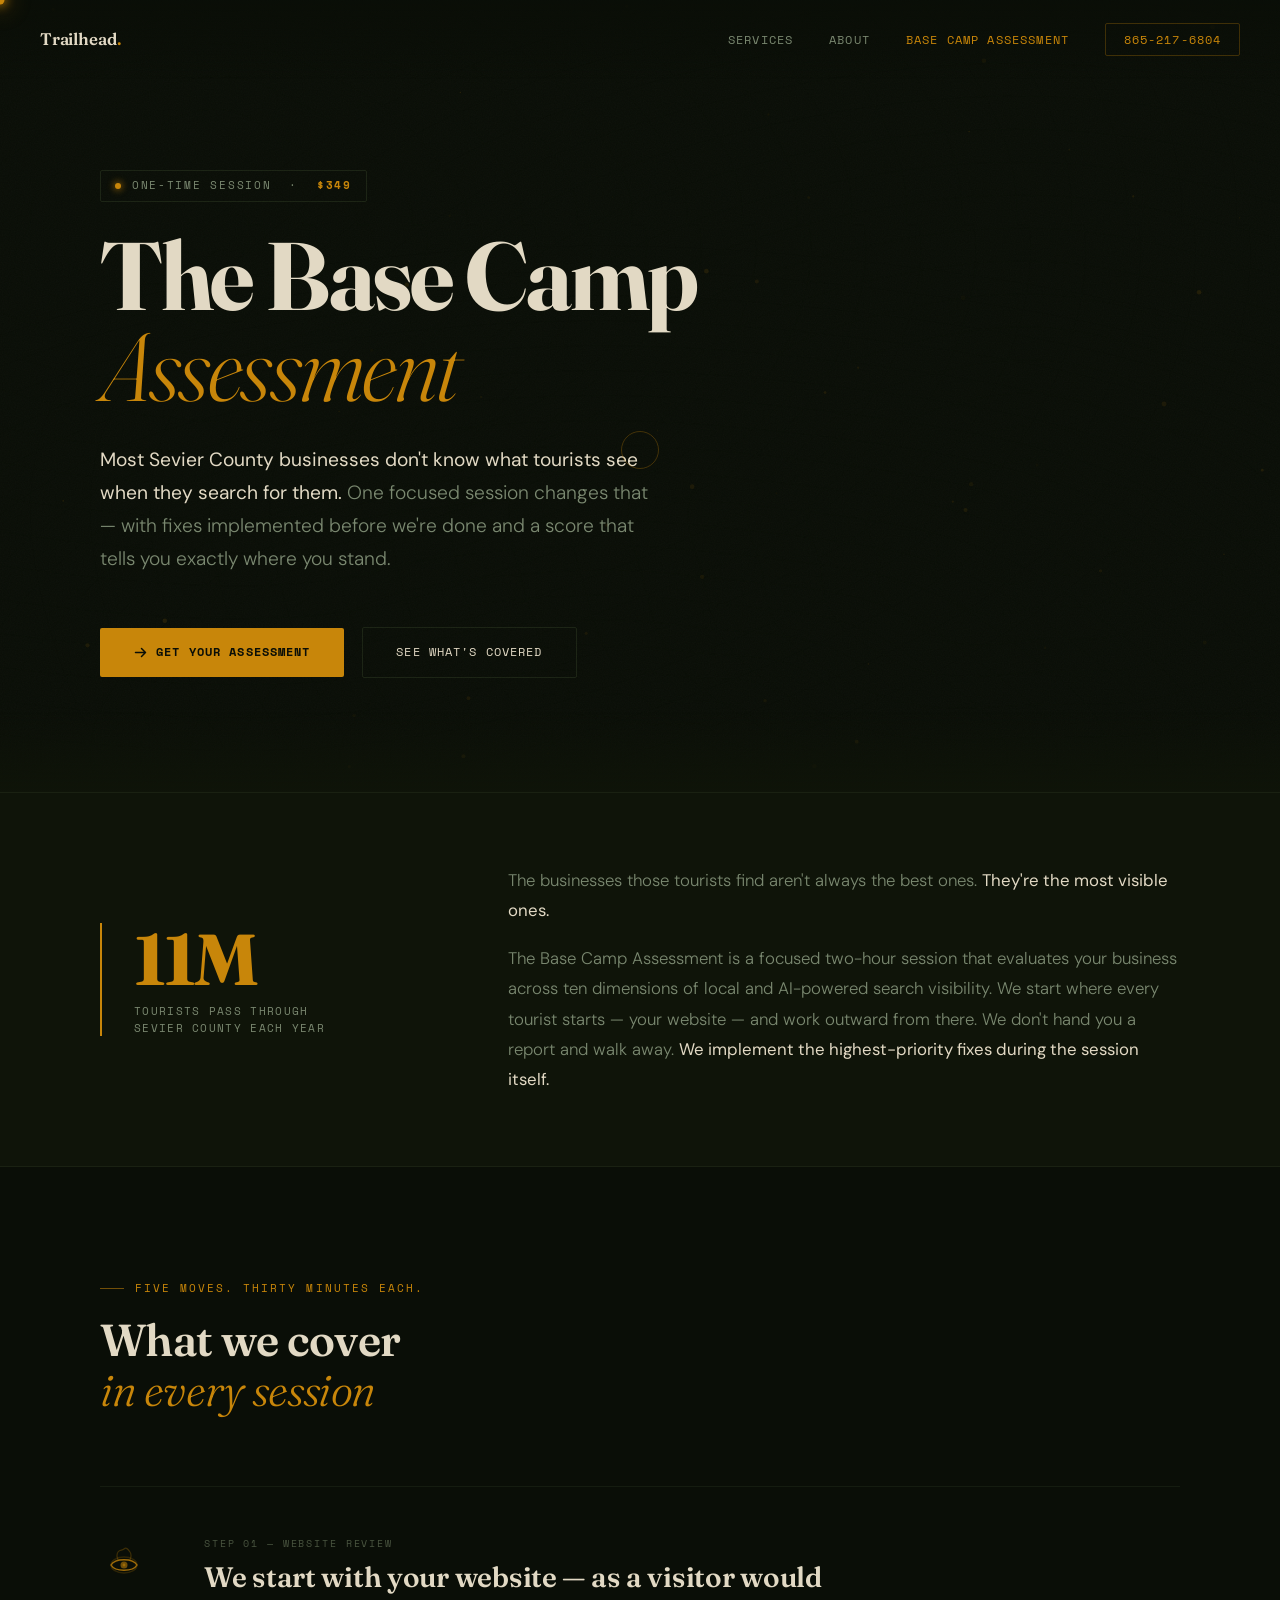
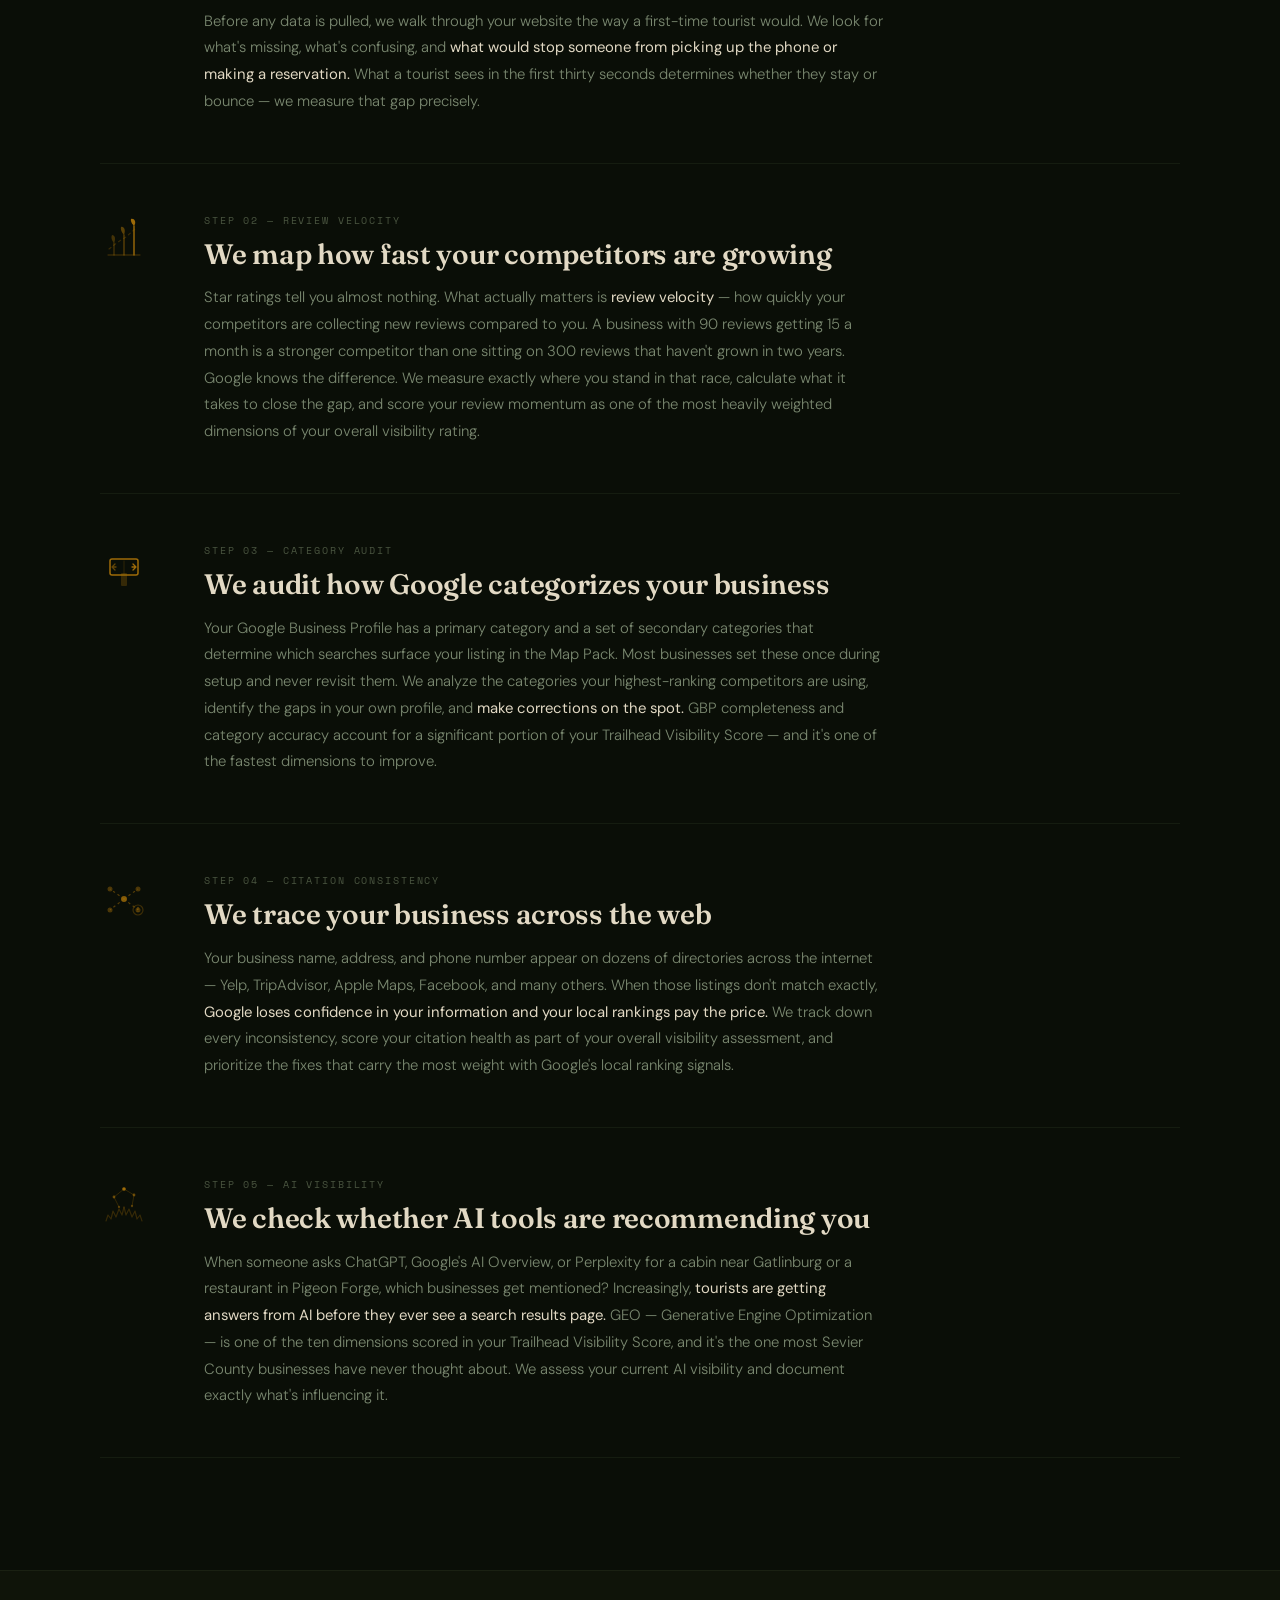
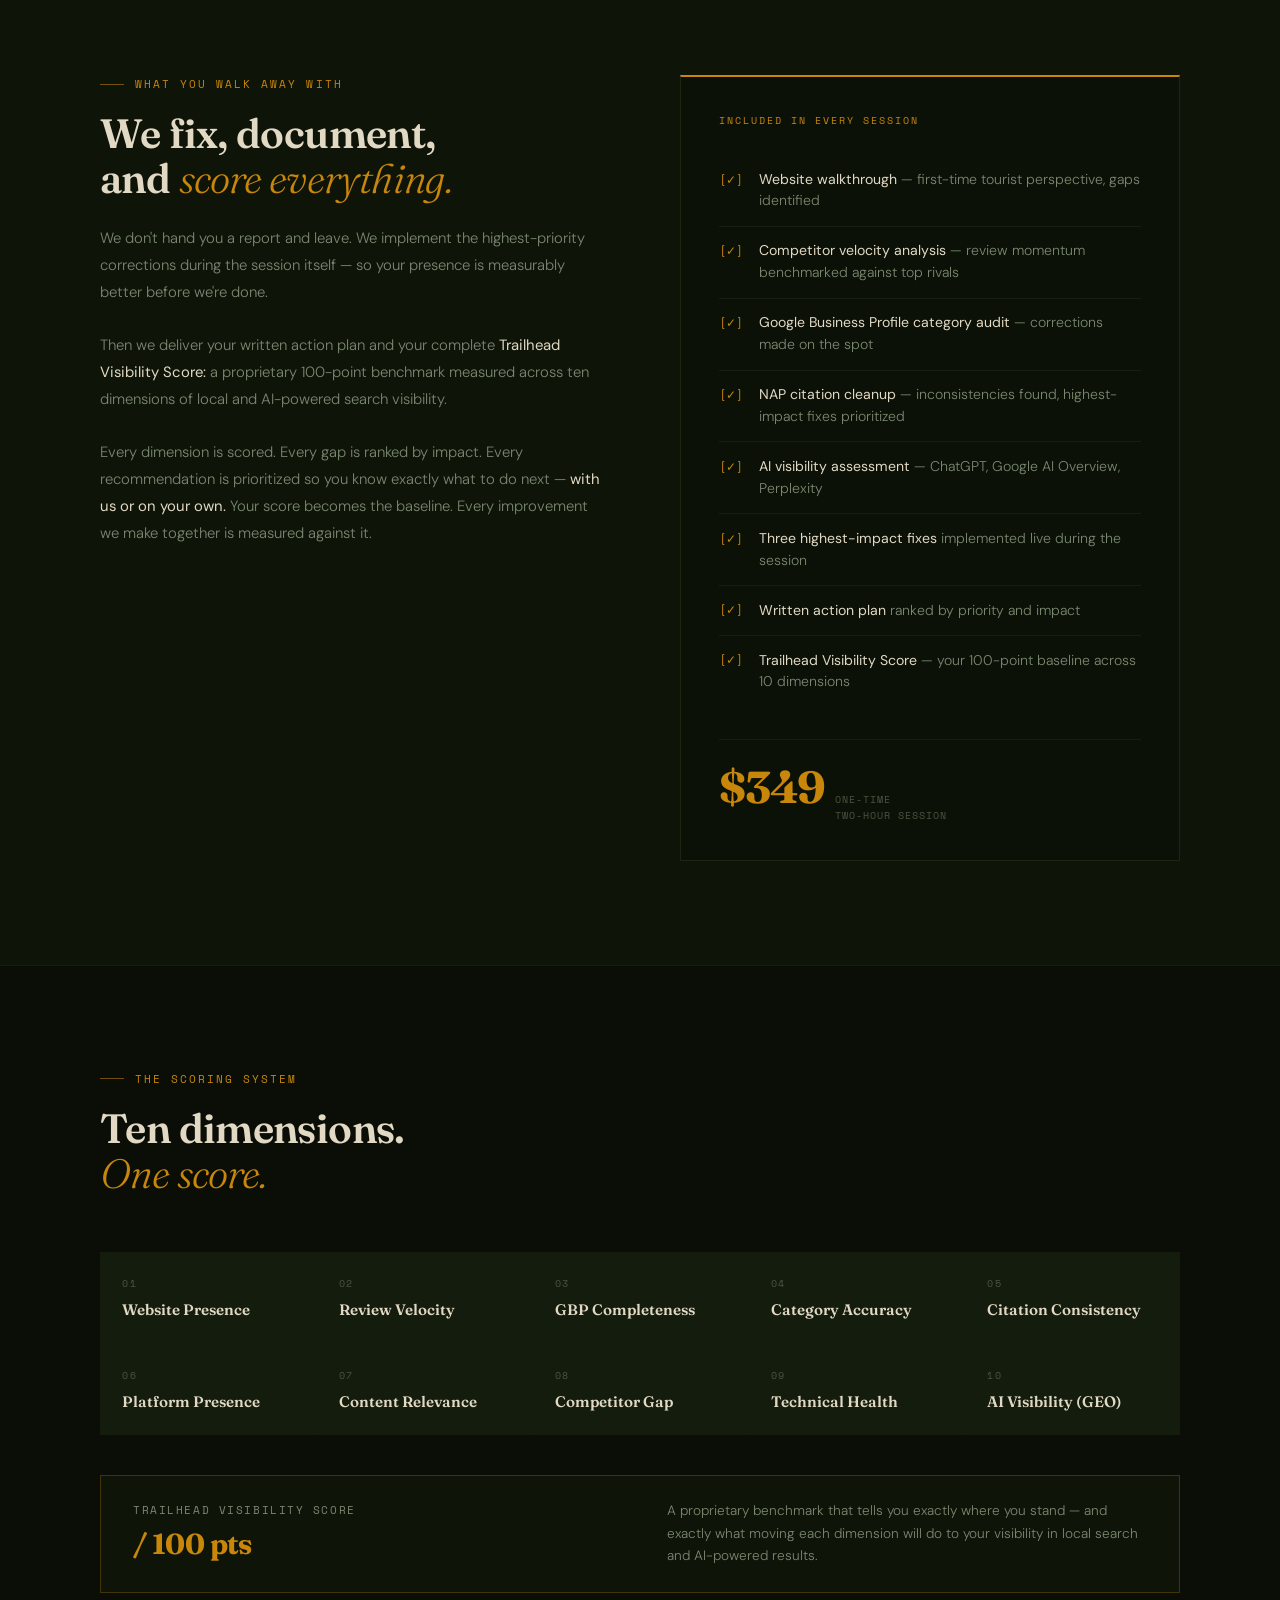
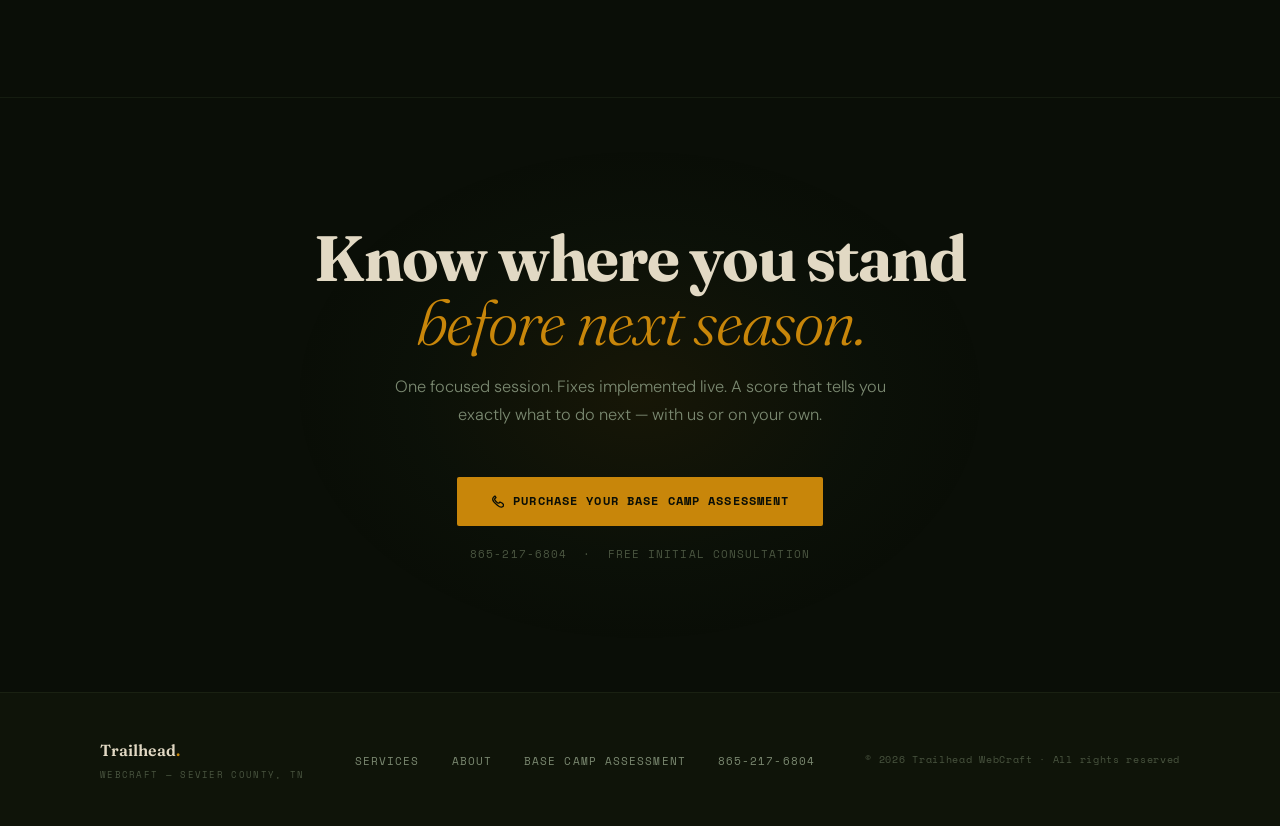
==== bca.html @ 207a5b0c "Create bca.html" ====
<!DOCTYPE html>
<html lang="en">
<head>
  <meta charset="UTF-8">
  <meta name="viewport" content="width=device-width, initial-scale=1.0">
  <title>Base Camp Assessment — Trailhead WebCraft</title>
  <meta name="description" content="A focused two-hour visibility audit for Sevier County tourism businesses. Walk away with your Trailhead Visibility Score, a ranked action plan, and fixes implemented on the spot.">
  <link rel="preconnect" href="https://fonts.googleapis.com">
  <link rel="preconnect" href="https://fonts.gstatic.com" crossorigin>
  <link href="https://fonts.googleapis.com/css2?family=Fraunces:ital,opsz,wght@0,9..144,300;0,9..144,400;0,9..144,600;0,9..144,700;1,9..144,300;1,9..144,400;1,9..144,600&family=Space+Mono:ital,wght@0,400;0,700;1,400&family=DM+Sans:ital,opsz,wght@0,9..40,300;0,9..40,400;0,9..40,500;1,9..40,300&display=swap" rel="stylesheet">
  <style>
    /* ─────────────────────────────────────────
       RESET & CUSTOM PROPERTIES
    ───────────────────────────────────────── */
    *, *::before, *::after {
      box-sizing: border-box;
      margin: 0;
      padding: 0;
    }

    :root {
      --bg:            #0a0e07;
      --bg-surface:    #0f1409;
      --bg-card:       #141c0d;
      --bg-card-hover: #1a2412;
      --text:          #e2d9c4;
      --text-muted:    #7a8870;
      --text-faint:    #4a5540;
      --accent:        #c8860a;
      --accent-light:  #e09c1a;
      --accent-glow:   rgba(200, 134, 10, 0.18);
      --moss:          #3a5830;
      --moss-light:    #527046;
      --border:        rgba(90, 115, 70, 0.14);
      --border-mid:    rgba(90, 115, 70, 0.22);
      --border-accent: rgba(200, 134, 10, 0.28);
    }

    html { scroll-behavior: smooth; font-size: 16px; }

    body {
      background-color: var(--bg);
      color: var(--text);
      font-family: 'DM Sans', sans-serif;
      font-weight: 300;
      line-height: 1.65;
      overflow-x: hidden;
      cursor: none;
      -webkit-font-smoothing: antialiased;
    }

    a { color: inherit; text-decoration: none; }

    /* ─────────────────────────────────────────
       CUSTOM CURSOR
    ───────────────────────────────────────── */
    .cursor-dot {
      position: fixed;
      width: 9px; height: 9px;
      border-radius: 50%;
      background: var(--accent);
      pointer-events: none;
      z-index: 9999;
      transform: translate(-50%, -50%);
      box-shadow:
        0 0 8px 3px rgba(200, 134, 10, 0.5),
        0 0 22px 8px rgba(200, 134, 10, 0.18);
      transition: width 0.15s ease, height 0.15s ease;
    }
    .cursor-ring {
      position: fixed;
      width: 38px; height: 38px;
      border-radius: 50%;
      border: 1px solid rgba(200, 134, 10, 0.3);
      pointer-events: none;
      z-index: 9998;
      transform: translate(-50%, -50%);
      transition: width 0.25s ease, height 0.25s ease, border-color 0.25s ease;
    }
    .cursor-dot.is-hovering  { width: 14px; height: 14px; }
    .cursor-ring.is-hovering { width: 52px; height: 52px; border-color: rgba(200,134,10,0.5); }

    /* ─────────────────────────────────────────
       ATMOSPHERIC BACKGROUND
    ───────────────────────────────────────── */
    #topo-canvas, #particle-canvas {
      position: fixed;
      inset: 0;
      pointer-events: none;
    }
    #topo-canvas     { z-index: 0; opacity: 0.055; }
    #particle-canvas { z-index: 0; opacity: 0.2;   }

    .grain-overlay {
      position: fixed; inset: 0; z-index: 1;
      pointer-events: none; opacity: 0.03;
      background-image: url("data:image/svg+xml,%3Csvg xmlns='http://www.w3.org/2000/svg' width='300' height='300'%3E%3Cfilter id='n'%3E%3CfeTurbulence type='fractalNoise' baseFrequency='0.85' numOctaves='4' stitchTiles='stitch'/%3E%3C/filter%3E%3Crect width='300' height='300' filter='url(%23n)' opacity='1'/%3E%3C/svg%3E");
      background-size: 300px 300px;
    }

    /* ─────────────────────────────────────────
       NAVIGATION
    ───────────────────────────────────────── */
    nav {
      position: fixed; top: 0; left: 0; right: 0; z-index: 100;
      padding: 1.6rem 2.5rem;
      display: flex; align-items: center; justify-content: space-between;
      background: linear-gradient(180deg, rgba(10,14,7,0.88) 0%, transparent 100%);
    }
    .nav-wordmark {
      font-family: 'Fraunces', serif;
      font-size: 1.05rem; font-weight: 600;
      letter-spacing: -0.01em; color: var(--text);
    }
    .nav-wordmark .dot { color: var(--accent); }
    .nav-links {
      display: flex; align-items: center; gap: 2.25rem; list-style: none;
    }
    .nav-links a {
      font-family: 'Space Mono', monospace;
      font-size: 0.72rem; letter-spacing: 0.1em; text-transform: uppercase;
      color: var(--text-muted); transition: color 0.2s ease;
    }
    .nav-links a:hover { color: var(--text); }
    .nav-active { color: var(--accent) !important; }
    .nav-cta-link {
      border: 1px solid var(--border-accent) !important;
      color: var(--accent) !important;
      padding: 0.45rem 1.1rem; border-radius: 2px;
      transition: background 0.2s ease !important;
    }
    .nav-cta-link:hover { background: var(--accent-glow) !important; }

    /* ─────────────────────────────────────────
       LAYOUT
    ───────────────────────────────────────── */
    .container {
      max-width: 1080px;
      margin: 0 auto;
      padding: 0 2.5rem;
    }
    section { position: relative; z-index: 2; }

    /* ─────────────────────────────────────────
       SCROLL REVEAL
    ───────────────────────────────────────── */
    .reveal {
      opacity: 0;
      transform: translateY(26px);
      transition:
        opacity 0.75s cubic-bezier(0.22, 1, 0.36, 1),
        transform 0.75s cubic-bezier(0.22, 1, 0.36, 1);
    }
    .reveal.visible { opacity: 1; transform: translateY(0); }
    .reveal.d1 { transition-delay: 0.08s; }
    .reveal.d2 { transition-delay: 0.16s; }
    .reveal.d3 { transition-delay: 0.24s; }

    /* ─────────────────────────────────────────
       SHARED COMPONENTS
    ───────────────────────────────────────── */
    .eyebrow {
      display: flex; align-items: center; gap: 0.7rem;
      font-family: 'Space Mono', monospace;
      font-size: 0.7rem; letter-spacing: 0.18em; text-transform: uppercase;
      color: var(--accent); margin-bottom: 1.1rem;
    }
    .eyebrow::before {
      content: ''; display: block;
      width: 24px; height: 1px;
      background: var(--accent); opacity: 0.55; flex-shrink: 0;
    }

    .btn {
      display: inline-flex; align-items: center; gap: 0.6rem;
      font-family: 'Space Mono', monospace;
      font-size: 0.78rem; letter-spacing: 0.09em; text-transform: uppercase;
      padding: 0.9rem 2.1rem; border-radius: 2px;
      border: none; cursor: none;
      transition: transform 0.2s ease, background 0.2s ease,
                  border-color 0.2s ease, color 0.2s ease;
    }
    .btn:hover { transform: translateY(-2px); }
    .btn-fill {
      background: var(--accent); color: #0a0e07; font-weight: 700;
    }
    .btn-fill:hover { background: var(--accent-light); }
    .btn-outline {
      background: transparent; color: var(--text);
      border: 1px solid var(--border-mid);
    }
    .btn-outline:hover { border-color: rgba(200,134,10,0.45); color: var(--accent); }

    /* ─────────────────────────────────────────
       ① HERO
    ───────────────────────────────────────── */
    #hero {
      min-height: 88vh;
      display: flex; flex-direction: column; justify-content: center;
      padding: 9rem 2.5rem 5.5rem;
      position: relative; overflow: hidden;
    }

    .hero-inner {
      max-width: 1080px; margin: 0 auto; width: 100%;
    }

    .hero-price-badge {
      display: inline-flex; align-items: center; gap: 0.65rem;
      font-family: 'Space Mono', monospace;
      font-size: 0.68rem; letter-spacing: 0.16em; text-transform: uppercase;
      color: var(--text-muted);
      border: 1px solid var(--border-mid);
      padding: 0.4rem 0.9rem; border-radius: 2px;
      margin-bottom: 1.75rem;
    }
    .hero-price-badge .badge-price {
      color: var(--accent); font-weight: 700;
    }
    .hero-price-badge::before {
      content: '';
      display: block; width: 6px; height: 6px;
      border-radius: 50%; background: var(--accent);
      box-shadow: 0 0 6px 2px rgba(200,134,10,0.45);
      flex-shrink: 0;
    }

    .hero-title {
      font-family: 'Fraunces', serif;
      font-size: clamp(3.4rem, 7.5vw, 7.5rem);
      font-weight: 700;
      letter-spacing: -0.025em; line-height: 0.95;
      margin-bottom: 0.1em;
    }
    .hero-title em {
      font-style: italic; color: var(--accent); font-weight: 300;
    }

    .hero-sub {
      font-size: clamp(1rem, 1.6vw, 1.2rem);
      font-weight: 300; color: var(--text-muted);
      max-width: 560px;
      margin: 1.9rem 0 3.25rem;
      line-height: 1.72;
    }
    .hero-sub strong { color: var(--text); font-weight: 400; }

    .hero-actions {
      display: flex; align-items: center; gap: 1.1rem; flex-wrap: wrap;
    }

    /* Terrain divider at bottom of hero */
    .terrain-divider {
      position: absolute;
      bottom: 0; left: 0; right: 0;
      height: 80px; z-index: 1; pointer-events: none;
      background: linear-gradient(to bottom, transparent, var(--bg-surface));
    }

    /* ─────────────────────────────────────────
       ② INTRO STRIP — "What most businesses don't know"
    ───────────────────────────────────────── */
    #intro {
      background: var(--bg-surface);
      border-top: 1px solid var(--border);
      border-bottom: 1px solid var(--border);
      padding: 4.5rem 2.5rem;
    }
    .intro-inner {
      max-width: 1080px; margin: 0 auto;
      display: grid; grid-template-columns: 1fr 2fr; gap: 4.5rem;
      align-items: center;
    }
    .intro-stat-block {
      border-left: 2px solid var(--accent);
      padding-left: 2rem;
    }
    .intro-stat-num {
      font-family: 'Fraunces', serif;
      font-size: 4.5rem; font-weight: 700;
      line-height: 1; color: var(--accent);
      letter-spacing: -0.03em;
    }
    .intro-stat-label {
      font-family: 'Space Mono', monospace;
      font-size: 0.68rem; letter-spacing: 0.12em; text-transform: uppercase;
      color: var(--text-muted); margin-top: 0.5rem; line-height: 1.55;
    }
    .intro-copy {
      font-size: 1.05rem; color: var(--text-muted);
      line-height: 1.8; font-weight: 300;
    }
    .intro-copy strong { color: var(--text); font-weight: 400; }
    .intro-copy p + p { margin-top: 1.1rem; }

    /* ─────────────────────────────────────────
       ③ ASSESSMENT STEPS
    ───────────────────────────────────────── */
    #steps {
      padding: 7rem 2.5rem;
    }
    .steps-header {
      max-width: 1080px; margin: 0 auto 4.5rem;
    }
    .steps-header h2 {
      font-family: 'Fraunces', serif;
      font-size: clamp(2rem, 3.5vw, 3rem);
      font-weight: 600; letter-spacing: -0.015em; line-height: 1.1;
    }
    .steps-header h2 em { font-style: italic; color: var(--accent); font-weight: 300; }

    /* Stacked step rows */
    .step-list {
      max-width: 1080px; margin: 0 auto;
      display: flex; flex-direction: column;
      border-top: 1px solid var(--border);
    }

    .step-row {
      display: grid;
      grid-template-columns: 64px 1fr;
      gap: 2.5rem;
      padding: 3rem 0;
      border-bottom: 1px solid var(--border);
      position: relative;
      transition: background 0.25s ease;
    }
    .step-row:hover { background: rgba(20, 28, 13, 0.6); }

    /* Amber accent line on hover */
    .step-row::before {
      content: '';
      position: absolute;
      left: 0; top: 0; bottom: 0;
      width: 2px;
      background: var(--accent);
      transform: scaleY(0);
      transform-origin: top;
      transition: transform 0.35s cubic-bezier(0.22, 1, 0.36, 1);
    }
    .step-row:hover::before { transform: scaleY(1); }

    .step-icon {
      width: 48px; height: 48px;
      color: var(--accent); opacity: 0.78;
      flex-shrink: 0; margin-top: 0.2rem;
    }

    .step-content { }

    .step-num {
      font-family: 'Space Mono', monospace;
      font-size: 0.65rem; letter-spacing: 0.18em; text-transform: uppercase;
      color: var(--text-faint); margin-bottom: 0.55rem;
    }

    .step-heading {
      font-family: 'Fraunces', serif;
      font-size: clamp(1.35rem, 2.2vw, 1.8rem);
      font-weight: 600; letter-spacing: -0.01em;
      margin-bottom: 0.9rem; line-height: 1.15;
    }

    .step-body {
      font-size: 0.93rem; color: var(--text-muted);
      line-height: 1.8; max-width: 680px;
    }
    .step-body strong { color: var(--text); font-weight: 400; }

    /* ─────────────────────────────────────────
       ④ DELIVERABLES — What you walk away with
    ───────────────────────────────────────── */
    #deliverables {
      padding: 6.5rem 2.5rem;
      background: var(--bg-surface);
      border-top: 1px solid var(--border);
    }

    .deliverables-inner {
      max-width: 1080px; margin: 0 auto;
      display: grid; grid-template-columns: 1fr 1fr; gap: 5rem; align-items: start;
    }

    .deliverables-heading {
      font-family: 'Fraunces', serif;
      font-size: clamp(2rem, 3.2vw, 2.8rem);
      font-weight: 600; letter-spacing: -0.015em; line-height: 1.1;
      margin-bottom: 1.5rem;
    }
    .deliverables-heading em { font-style: italic; color: var(--accent); font-weight: 300; }

    .deliverables-body {
      font-size: 0.93rem; color: var(--text-muted); line-height: 1.8;
    }
    .deliverables-body strong { color: var(--text); font-weight: 400; }

    /* Checklist card */
    .checklist-card {
      background: #0c1108;
      border: 1px solid var(--border-mid);
      border-top: 2px solid var(--accent);
      padding: 2.25rem 2.4rem;
    }

    .checklist-label {
      font-family: 'Space Mono', monospace;
      font-size: 0.62rem; letter-spacing: 0.2em; text-transform: uppercase;
      color: var(--accent); margin-bottom: 1.6rem;
    }

    .checklist-items {
      list-style: none;
      display: flex; flex-direction: column; gap: 0;
    }

    .checklist-item {
      display: flex; gap: 1rem; align-items: flex-start;
      padding: 0.85rem 0;
      border-bottom: 1px solid var(--border);
      font-size: 0.88rem;
    }
    .checklist-item:last-child { border-bottom: none; }

    .ci-check {
      font-family: 'Space Mono', monospace;
      font-size: 0.72rem; color: var(--accent);
      flex-shrink: 0; margin-top: 0.06rem;
    }

    .ci-text { color: var(--text-muted); line-height: 1.55; }
    .ci-text strong { color: var(--text); font-weight: 400; }

    .price-tag {
      margin-top: 2rem;
      padding-top: 1.6rem;
      border-top: 1px solid var(--border);
      display: flex; align-items: baseline; gap: 0.6rem;
    }
    .price-amount {
      font-family: 'Fraunces', serif;
      font-size: 2.8rem; font-weight: 700;
      color: var(--accent); letter-spacing: -0.03em; line-height: 1;
    }
    .price-meta {
      font-family: 'Space Mono', monospace;
      font-size: 0.65rem; letter-spacing: 0.1em; text-transform: uppercase;
      color: var(--text-faint); line-height: 1.5;
    }

    /* ─────────────────────────────────────────
       ⑤ TVS SCORE EXPLAINER
    ───────────────────────────────────────── */
    #tvs {
      padding: 6.5rem 2.5rem;
      border-top: 1px solid var(--border);
    }

    .tvs-inner {
      max-width: 1080px; margin: 0 auto;
    }

    .tvs-grid {
      display: grid;
      grid-template-columns: repeat(5, 1fr);
      gap: 1px;
      background: var(--border);
      margin-top: 3.5rem;
    }

    .tvs-dim {
      background: var(--bg-card);
      padding: 1.5rem 1.4rem;
      transition: background 0.2s ease;
      position: relative;
      overflow: hidden;
    }
    .tvs-dim::after {
      content: '';
      position: absolute; bottom: 0; left: 0; right: 0; height: 2px;
      background: var(--accent);
      transform: scaleX(0); transform-origin: left;
      transition: transform 0.35s ease;
    }
    .tvs-dim:hover { background: var(--bg-card-hover); }
    .tvs-dim:hover::after { transform: scaleX(1); }

    .tvs-num {
      font-family: 'Space Mono', monospace;
      font-size: 0.62rem; letter-spacing: 0.14em;
      color: var(--text-faint); margin-bottom: 0.5rem;
    }
    .tvs-name {
      font-family: 'Fraunces', serif;
      font-size: 0.95rem; font-weight: 600;
      line-height: 1.25; color: var(--text);
    }

    .tvs-total {
      margin-top: 2.5rem;
      padding: 1.5rem 2rem;
      background: var(--bg-surface);
      border: 1px solid var(--border-accent);
      display: flex; align-items: center; justify-content: space-between;
      flex-wrap: wrap; gap: 1rem;
    }
    .tvs-total-label {
      font-family: 'Space Mono', monospace;
      font-size: 0.7rem; letter-spacing: 0.14em; text-transform: uppercase;
      color: var(--text-muted);
    }
    .tvs-total-score {
      font-family: 'Fraunces', serif;
      font-size: 1.8rem; font-weight: 700;
      color: var(--accent); letter-spacing: -0.02em;
    }
    .tvs-total-desc {
      font-size: 0.85rem; color: var(--text-muted); max-width: 480px;
    }

    /* ─────────────────────────────────────────
       ⑥ CTA BAND
    ───────────────────────────────────────── */
    #cta {
      padding: 8rem 2.5rem;
      text-align: center;
      border-top: 1px solid var(--border);
      position: relative; overflow: hidden;
    }
    #cta::before {
      content: '';
      position: absolute; top: 50%; left: 50%;
      transform: translate(-50%, -50%);
      width: 700px; height: 500px;
      background: radial-gradient(ellipse at center,
        rgba(200, 134, 10, 0.07) 0%, rgba(58, 88, 48, 0.04) 45%, transparent 70%);
      pointer-events: none;
    }
    .cta-content { position: relative; z-index: 1; }

    .cta-headline {
      font-family: 'Fraunces', serif;
      font-size: clamp(2.2rem, 5vw, 4.5rem);
      font-weight: 700; letter-spacing: -0.02em; line-height: 1.0;
      margin-bottom: 1.2rem;
    }
    .cta-headline em { font-style: italic; color: var(--accent); font-weight: 300; }

    .cta-sub {
      font-size: 1.02rem; color: var(--text-muted);
      max-width: 500px; margin: 0 auto 3rem; line-height: 1.72;
    }

    /* ─────────────────────────────────────────
       ⑦ FOOTER
    ───────────────────────────────────────── */
    footer {
      padding: 2.75rem 2.5rem;
      background: var(--bg-surface);
      border-top: 1px solid var(--border);
      position: relative; z-index: 2;
    }
    .footer-row {
      max-width: 1080px; margin: 0 auto;
      display: flex; align-items: center; justify-content: space-between;
      flex-wrap: wrap; gap: 1.5rem;
    }
    .footer-brand {
      font-family: 'Fraunces', serif;
      font-size: 1rem; font-weight: 600; color: var(--text);
    }
    .footer-brand .dot { color: var(--accent); }
    .footer-brand small {
      display: block;
      font-family: 'Space Mono', monospace;
      font-size: 0.58rem; letter-spacing: 0.14em; text-transform: uppercase;
      color: var(--text-faint); margin-top: 0.2rem; font-weight: 400;
    }
    .footer-nav {
      display: flex; gap: 2rem; list-style: none;
    }
    .footer-nav a {
      font-family: 'Space Mono', monospace;
      font-size: 0.68rem; letter-spacing: 0.1em; text-transform: uppercase;
      color: var(--text-muted); transition: color 0.2s ease;
    }
    .footer-nav a:hover { color: var(--accent); }
    .footer-copy {
      font-family: 'Space Mono', monospace;
      font-size: 0.62rem; letter-spacing: 0.07em; color: var(--text-faint);
    }

    /* ─────────────────────────────────────────
       RESPONSIVE
    ───────────────────────────────────────── */
    @media (max-width: 900px) {
      .intro-inner { grid-template-columns: 1fr; gap: 2.5rem; }
      .deliverables-inner { grid-template-columns: 1fr; gap: 3rem; }
      .tvs-grid { grid-template-columns: repeat(2, 1fr); }
    }

    @media (max-width: 680px) {
      nav { padding: 1.25rem 1.5rem; }
      .nav-links { display: none; }
      #hero { padding: 7.5rem 1.5rem 5rem; }
      .hero-title { font-size: clamp(3rem, 13vw, 5rem); }
      #intro, #steps, #deliverables, #tvs, #cta { padding-left: 1.5rem; padding-right: 1.5rem; }
      .step-row { grid-template-columns: 40px 1fr; gap: 1.5rem; }
      .tvs-grid { grid-template-columns: 1fr 1fr; }
      footer { padding: 2.25rem 1.5rem; }
      .footer-row { flex-direction: column; align-items: flex-start; }
      .footer-nav { flex-wrap: wrap; gap: 1.25rem; }
    }

    @media (pointer: coarse) {
      .cursor-dot, .cursor-ring { display: none; }
      body { cursor: auto; }
    }
  </style>
</head>
<body>

  <!-- ── Custom Cursor ── -->
  <div class="cursor-dot"  id="cursorDot"></div>
  <div class="cursor-ring" id="cursorRing"></div>

  <!-- ── Atmospheric Background ── -->
  <canvas id="topo-canvas"     aria-hidden="true"></canvas>
  <canvas id="particle-canvas" aria-hidden="true"></canvas>
  <div class="grain-overlay"   aria-hidden="true"></div>

  <!-- ─────────────────────────────────────────
       NAVIGATION
  ───────────────────────────────────────── -->
  <nav aria-label="Main navigation">
    <a href="index.html" class="nav-wordmark">Trailhead<span class="dot">.</span></a>
    <ul class="nav-links" role="list">
      <li><a href="index.html#services">Services</a></li>
      <li><a href="index.html#about">About</a></li>
      <li><a href="#cta" class="nav-active">Base Camp Assessment</a></li>
      <li><a href="tel:8652176804" class="nav-cta-link">865-217-6804</a></li>
    </ul>
  </nav>

  <!-- ─────────────────────────────────────────
       ① HERO
  ───────────────────────────────────────── -->
  <section id="hero" aria-label="Hero">
    <div class="hero-inner">
      <div class="hero-price-badge reveal">
        One-time session &nbsp;·&nbsp; <span class="badge-price">$349</span>
      </div>
      <h1 class="hero-title reveal d1">
        The Base Camp<br><em>Assessment</em>
      </h1>
      <p class="hero-sub reveal d2">
        <strong>Most Sevier County businesses don't know what tourists see when they search for them.</strong>
        One focused session changes that — with fixes implemented before we're done and a score
        that tells you exactly where you stand.
      </p>
      <div class="hero-actions reveal d3">
        <a href="#cta" class="btn btn-fill">
          <svg width="13" height="13" viewBox="0 0 13 13" fill="none" aria-hidden="true">
            <path d="M1.5 6.5h10M7.5 2.5l4 4-4 4" stroke="currentColor" stroke-width="1.5"
              stroke-linecap="round" stroke-linejoin="round"/>
          </svg>
          Get Your Assessment
        </a>
        <a href="#steps" class="btn btn-outline">See What's Covered</a>
      </div>
    </div>
    <div class="terrain-divider" aria-hidden="true"></div>
  </section>

  <!-- ─────────────────────────────────────────
       ② INTRO STRIP
  ───────────────────────────────────────── -->
  <section id="intro">
    <div class="intro-inner">
      <div class="intro-stat-block reveal">
        <div class="intro-stat-num">11M</div>
        <div class="intro-stat-label">Tourists pass through<br>Sevier County each year</div>
      </div>
      <div class="intro-copy reveal d1">
        <p>
          The businesses those tourists find aren't always the best ones.
          <strong>They're the most visible ones.</strong>
        </p>
        <p>
          The Base Camp Assessment is a focused two-hour session that evaluates your
          business across ten dimensions of local and AI-powered search visibility.
          We start where every tourist starts — your website — and work outward from there.
          We don't hand you a report and walk away.
          <strong>We implement the highest-priority fixes during the session itself.</strong>
        </p>
      </div>
    </div>
  </section>

  <!-- ─────────────────────────────────────────
       ③ ASSESSMENT STEPS
  ───────────────────────────────────────── -->
  <section id="steps">
    <div class="steps-header reveal">
      <p class="eyebrow">Five moves. Thirty minutes each.</p>
      <h2>What we cover<br><em>in every session</em></h2>
    </div>

    <div class="step-list">

      <!-- Step 1: Website walkthrough -->
      <div class="step-row reveal">
        <svg class="step-icon" viewBox="0 0 48 48" fill="none"
             xmlns="http://www.w3.org/2000/svg" aria-hidden="true">
          <!-- Eye through canopy -->
          <ellipse cx="24" cy="27" rx="13" ry="8" stroke="currentColor"
                   stroke-width="1.5" opacity="0.25"/>
          <path d="M11 27 C15 20, 33 20, 37 27 C33 34, 15 34, 11 27Z"
                stroke="currentColor" stroke-width="1.5" fill="none"/>
          <circle cx="24" cy="27" r="3.5" fill="currentColor" opacity="0.7"/>
          <circle cx="24" cy="27" r="1.4" fill="currentColor"/>
          <!-- tree top hints -->
          <path d="M18 22 C18 22 16 17 18 14 C20 11 22 13 24 11 C26 9 28 11 30 14 C32 17 30 22 30 22"
                stroke="currentColor" stroke-width="1.2" opacity="0.35"
                stroke-linecap="round" fill="none"/>
        </svg>
        <div class="step-content">
          <p class="step-num">Step 01 — Website Review</p>
          <h3 class="step-heading">We start with your website — as a visitor would</h3>
          <p class="step-body">
            Before any data is pulled, we walk through your website the way a first-time tourist would.
            We look for what's missing, what's confusing, and <strong>what would stop someone from
            picking up the phone or making a reservation.</strong> What a tourist sees in the first
            thirty seconds determines whether they stay or bounce — we measure that gap precisely.
          </p>
        </div>
      </div>

      <!-- Step 2: Review velocity -->
      <div class="step-row reveal">
        <svg class="step-icon" viewBox="0 0 48 48" fill="none"
             xmlns="http://www.w3.org/2000/svg" aria-hidden="true">
          <!-- Growing plant / upward trend -->
          <line x1="8" y1="40" x2="40" y2="40" stroke="currentColor"
                stroke-width="1.3" stroke-linecap="round" opacity="0.3"/>
          <!-- stems -->
          <line x1="14" y1="40" x2="14" y2="28" stroke="currentColor"
                stroke-width="1.4" stroke-linecap="round" opacity="0.4"/>
          <line x1="24" y1="40" x2="24" y2="20" stroke="currentColor"
                stroke-width="1.4" stroke-linecap="round" opacity="0.55"/>
          <line x1="34" y1="40" x2="34" y2="11" stroke="currentColor"
                stroke-width="1.4" stroke-linecap="round"/>
          <!-- leaf buds -->
          <path d="M14 28 C14 28 10 24 12 20 C15 20 16 24 14 28Z"
                fill="currentColor" opacity="0.4"/>
          <path d="M24 20 C24 20 20 16 21 12 C24 11 26 15 24 20Z"
                fill="currentColor" opacity="0.55"/>
          <path d="M34 11 C34 11 30 7 31 4 C34 3 37 7 34 11Z"
                fill="currentColor"/>
          <!-- trend arrow -->
          <path d="M9 34 L18 27 L26 22 L36 13" stroke="currentColor"
                stroke-width="1.2" stroke-dasharray="2.5 3.5" opacity="0.3"
                stroke-linecap="round"/>
        </svg>
        <div class="step-content">
          <p class="step-num">Step 02 — Review Velocity</p>
          <h3 class="step-heading">We map how fast your competitors are growing</h3>
          <p class="step-body">
            Star ratings tell you almost nothing. What actually matters is <strong>review velocity</strong>
            — how quickly your competitors are collecting new reviews compared to you. A business
            with 90 reviews getting 15 a month is a stronger competitor than one sitting on 300 reviews
            that haven't grown in two years. Google knows the difference. We measure exactly where you
            stand in that race, calculate what it takes to close the gap, and score your review
            momentum as one of the most heavily weighted dimensions of your overall visibility rating.
          </p>
        </div>
      </div>

      <!-- Step 3: GBP category audit -->
      <div class="step-row reveal">
        <svg class="step-icon" viewBox="0 0 48 48" fill="none"
             xmlns="http://www.w3.org/2000/svg" aria-hidden="true">
          <!-- Trail sign / category marker -->
          <rect x="21" y="28" width="6" height="13" rx="1"
                fill="currentColor" opacity="0.3"/>
          <rect x="10" y="14" width="28" height="16" rx="2"
                stroke="currentColor" stroke-width="1.5" fill="none"/>
          <!-- arrow left on sign -->
          <path d="M16 22 L12 22 M12 22 L15 19 M12 22 L15 25"
                stroke="currentColor" stroke-width="1.3" stroke-linecap="round"
                stroke-linejoin="round" opacity="0.6"/>
          <!-- arrow right on sign -->
          <path d="M32 22 L36 22 M36 22 L33 19 M36 22 L33 25"
                stroke="currentColor" stroke-width="1.3" stroke-linecap="round"
                stroke-linejoin="round"/>
          <!-- divider on sign -->
          <line x1="24" y1="15.5" x2="24" y2="29" stroke="currentColor"
                stroke-width="1" opacity="0.25"/>
        </svg>
        <div class="step-content">
          <p class="step-num">Step 03 — Category Audit</p>
          <h3 class="step-heading">We audit how Google categorizes your business</h3>
          <p class="step-body">
            Your Google Business Profile has a primary category and a set of secondary categories
            that determine which searches surface your listing in the Map Pack. Most businesses set
            these once during setup and never revisit them. We analyze the categories your
            highest-ranking competitors are using, identify the gaps in your own profile, and
            <strong>make corrections on the spot.</strong> GBP completeness and category accuracy
            account for a significant portion of your Trailhead Visibility Score — and it's one of
            the fastest dimensions to improve.
          </p>
        </div>
      </div>

      <!-- Step 4: Citation audit -->
      <div class="step-row reveal">
        <svg class="step-icon" viewBox="0 0 48 48" fill="none"
             xmlns="http://www.w3.org/2000/svg" aria-hidden="true">
          <!-- Trail network / connected nodes -->
          <circle cx="24" cy="24" r="3" fill="currentColor" opacity="0.8"/>
          <circle cx="10" cy="14" r="2.5" fill="currentColor" opacity="0.45"/>
          <circle cx="38" cy="14" r="2.5" fill="currentColor" opacity="0.45"/>
          <circle cx="10" cy="35" r="2.5" fill="currentColor" opacity="0.45"/>
          <circle cx="38" cy="35" r="2.5" fill="currentColor" opacity="0.45"/>
          <!-- connecting trails -->
          <line x1="24" y1="24" x2="10" y2="14" stroke="currentColor"
                stroke-width="1.2" stroke-dasharray="2.5 3" opacity="0.5"/>
          <line x1="24" y1="24" x2="38" y2="14" stroke="currentColor"
                stroke-width="1.2" stroke-dasharray="2.5 3" opacity="0.5"/>
          <line x1="24" y1="24" x2="10" y2="35" stroke="currentColor"
                stroke-width="1.2" stroke-dasharray="2.5 3" opacity="0.5"/>
          <line x1="24" y1="24" x2="38" y2="35" stroke="currentColor"
                stroke-width="1.2" stroke-dasharray="2.5 3" opacity="0.5"/>
          <!-- warning on one node -->
          <circle cx="38" cy="35" r="5" stroke="currentColor"
                  stroke-width="1.2" fill="none" opacity="0.35"/>
          <line x1="38" y1="32.5" x2="38" y2="34.5"
                stroke="currentColor" stroke-width="1.3" stroke-linecap="round" opacity="0.5"/>
          <circle cx="38" cy="36.5" r="0.6" fill="currentColor" opacity="0.5"/>
        </svg>
        <div class="step-content">
          <p class="step-num">Step 04 — Citation Consistency</p>
          <h3 class="step-heading">We trace your business across the web</h3>
          <p class="step-body">
            Your business name, address, and phone number appear on dozens of directories across
            the internet — Yelp, TripAdvisor, Apple Maps, Facebook, and many others. When those
            listings don't match exactly, <strong>Google loses confidence in your information and
            your local rankings pay the price.</strong> We track down every inconsistency, score
            your citation health as part of your overall visibility assessment, and prioritize the
            fixes that carry the most weight with Google's local ranking signals.
          </p>
        </div>
      </div>

      <!-- Step 5: AI visibility -->
      <div class="step-row reveal">
        <svg class="step-icon" viewBox="0 0 48 48" fill="none"
             xmlns="http://www.w3.org/2000/svg" aria-hidden="true">
          <!-- Constellation through forest canopy -->
          <circle cx="24" cy="10" r="1.8" fill="currentColor"/>
          <circle cx="14" cy="18" r="1.4" fill="currentColor" opacity="0.65"/>
          <circle cx="34" cy="16" r="1.4" fill="currentColor" opacity="0.65"/>
          <circle cx="19" cy="28" r="1.2" fill="currentColor" opacity="0.5"/>
          <circle cx="32" cy="27" r="1.2" fill="currentColor" opacity="0.5"/>
          <line x1="24" y1="10" x2="14" y2="18" stroke="currentColor"
                stroke-width="0.8" opacity="0.35"/>
          <line x1="24" y1="10" x2="34" y2="16" stroke="currentColor"
                stroke-width="0.8" opacity="0.35"/>
          <line x1="14" y1="18" x2="19" y2="28" stroke="currentColor"
                stroke-width="0.8" opacity="0.35"/>
          <line x1="34" y1="16" x2="32" y2="27" stroke="currentColor"
                stroke-width="0.8" opacity="0.35"/>
          <!-- tree silhouettes below -->
          <path d="M6 42 L8 36 L11 40 L13 32 L16 38 L19 30 L22 36 L24 28"
                stroke="currentColor" stroke-width="1.2" stroke-linecap="round"
                stroke-linejoin="round" opacity="0.3" fill="none"/>
          <path d="M42 42 L40 36 L37 40 L35 32 L32 38 L29 30 L26 36 L24 28"
                stroke="currentColor" stroke-width="1.2" stroke-linecap="round"
                stroke-linejoin="round" opacity="0.3" fill="none"/>
        </svg>
        <div class="step-content">
          <p class="step-num">Step 05 — AI Visibility</p>
          <h3 class="step-heading">We check whether AI tools are recommending you</h3>
          <p class="step-body">
            When someone asks ChatGPT, Google's AI Overview, or Perplexity for a cabin near Gatlinburg
            or a restaurant in Pigeon Forge, which businesses get mentioned? Increasingly,
            <strong>tourists are getting answers from AI before they ever see a search results page.</strong>
            GEO — Generative Engine Optimization — is one of the ten dimensions scored in your
            Trailhead Visibility Score, and it's the one most Sevier County businesses have never
            thought about. We assess your current AI visibility and document exactly what's
            influencing it.
          </p>
        </div>
      </div>

    </div>
  </section>

  <!-- ─────────────────────────────────────────
       ④ DELIVERABLES
  ───────────────────────────────────────── -->
  <section id="deliverables">
    <div class="deliverables-inner">

      <!-- Left: narrative -->
      <div>
        <p class="eyebrow reveal">What you walk away with</p>
        <h2 class="deliverables-heading reveal d1">
          We fix, document,<br>and <em>score everything.</em>
        </h2>
        <p class="deliverables-body reveal d2">
          We don't hand you a report and leave. We implement the highest-priority corrections
          during the session itself — so your presence is measurably better before we're done.
          <br><br>
          Then we deliver your written action plan and your complete
          <strong>Trailhead Visibility Score:</strong> a proprietary 100-point benchmark measured
          across ten dimensions of local and AI-powered search visibility.
          <br><br>
          Every dimension is scored. Every gap is ranked by impact. Every recommendation is
          prioritized so you know exactly what to do next — <strong>with us or on your own.</strong>
          Your score becomes the baseline. Every improvement we make together is measured against it.
        </p>
      </div>

      <!-- Right: checklist card -->
      <div class="reveal d2">
        <div class="checklist-card">
          <p class="checklist-label">Included in every session</p>
          <ul class="checklist-items">
            <li class="checklist-item">
              <span class="ci-check">[✓]</span>
              <span class="ci-text"><strong>Website walkthrough</strong> — first-time tourist perspective, gaps identified</span>
            </li>
            <li class="checklist-item">
              <span class="ci-check">[✓]</span>
              <span class="ci-text"><strong>Competitor velocity analysis</strong> — review momentum benchmarked against top rivals</span>
            </li>
            <li class="checklist-item">
              <span class="ci-check">[✓]</span>
              <span class="ci-text"><strong>Google Business Profile category audit</strong> — corrections made on the spot</span>
            </li>
            <li class="checklist-item">
              <span class="ci-check">[✓]</span>
              <span class="ci-text"><strong>NAP citation cleanup</strong> — inconsistencies found, highest-impact fixes prioritized</span>
            </li>
            <li class="checklist-item">
              <span class="ci-check">[✓]</span>
              <span class="ci-text"><strong>AI visibility assessment</strong> — ChatGPT, Google AI Overview, Perplexity</span>
            </li>
            <li class="checklist-item">
              <span class="ci-check">[✓]</span>
              <span class="ci-text"><strong>Three highest-impact fixes</strong> implemented live during the session</span>
            </li>
            <li class="checklist-item">
              <span class="ci-check">[✓]</span>
              <span class="ci-text"><strong>Written action plan</strong> ranked by priority and impact</span>
            </li>
            <li class="checklist-item">
              <span class="ci-check">[✓]</span>
              <span class="ci-text"><strong>Trailhead Visibility Score</strong> — your 100-point baseline across 10 dimensions</span>
            </li>
          </ul>
          <div class="price-tag">
            <span class="price-amount">$349</span>
            <span class="price-meta">One-time<br>Two-hour session</span>
          </div>
        </div>
      </div>

    </div>
  </section>

  <!-- ─────────────────────────────────────────
       ⑤ TVS DIMENSIONS
  ───────────────────────────────────────── -->
  <section id="tvs">
    <div class="tvs-inner">
      <div class="reveal">
        <p class="eyebrow">The scoring system</p>
        <h2 style="font-family:'Fraunces',serif;font-size:clamp(2rem,3.2vw,2.8rem);font-weight:600;letter-spacing:-0.015em;line-height:1.1;">
          Ten dimensions.<br><span style="font-style:italic;color:var(--accent);font-weight:300;">One score.</span>
        </h2>
      </div>

      <div class="tvs-grid reveal d1">
        <div class="tvs-dim"><p class="tvs-num">01</p><p class="tvs-name">Website Presence</p></div>
        <div class="tvs-dim"><p class="tvs-num">02</p><p class="tvs-name">Review Velocity</p></div>
        <div class="tvs-dim"><p class="tvs-num">03</p><p class="tvs-name">GBP Completeness</p></div>
        <div class="tvs-dim"><p class="tvs-num">04</p><p class="tvs-name">Category Accuracy</p></div>
        <div class="tvs-dim"><p class="tvs-num">05</p><p class="tvs-name">Citation Consistency</p></div>
        <div class="tvs-dim"><p class="tvs-num">06</p><p class="tvs-name">Platform Presence</p></div>
        <div class="tvs-dim"><p class="tvs-num">07</p><p class="tvs-name">Content Relevance</p></div>
        <div class="tvs-dim"><p class="tvs-num">08</p><p class="tvs-name">Competitor Gap</p></div>
        <div class="tvs-dim"><p class="tvs-num">09</p><p class="tvs-name">Technical Health</p></div>
        <div class="tvs-dim"><p class="tvs-num">10</p><p class="tvs-name">AI Visibility (GEO)</p></div>
      </div>

      <div class="tvs-total reveal d2">
        <div>
          <p class="tvs-total-label">Trailhead Visibility Score</p>
          <p class="tvs-total-score">/ 100 pts</p>
        </div>
        <p class="tvs-total-desc">
          A proprietary benchmark that tells you exactly where you stand — and exactly what
          moving each dimension will do to your visibility in local search and AI-powered results.
        </p>
      </div>
    </div>
  </section>

  <!-- ─────────────────────────────────────────
       ⑥ CTA BAND
  ───────────────────────────────────────── -->
  <section id="cta">
    <div class="cta-content">
      <h2 class="cta-headline reveal">
        Know where you stand<br><em>before next season.</em>
      </h2>
      <p class="cta-sub reveal d1">
        One focused session. Fixes implemented live. A score that tells you exactly
        what to do next — with us or on your own.
      </p>
      <div class="reveal d2">
        <a href="tel:8652176804" class="btn btn-fill">
          <svg width="13" height="13" viewBox="0 0 13 13" fill="none" aria-hidden="true">
            <path d="M4.5 1.5S3 1 2 3s.5 4 3 6 4 4 6 3 1.5-2.5 1.5-2.5L11 8l-2-1-1 1c-.5.5-1.5 0-3-1.5S3.5 4 4 3.5L5 2.5 4 1l-.5.5z"
              stroke="currentColor" stroke-width="1.3" stroke-linecap="round"
              stroke-linejoin="round"/>
          </svg>
          Purchase your Base Camp Assessment
        </a>
      </div>
      <p style="margin-top:1.25rem;font-family:'Space Mono',monospace;font-size:0.68rem;
                letter-spacing:0.1em;text-transform:uppercase;color:var(--text-faint);">
        865-217-6804 &nbsp;·&nbsp; Free initial consultation
      </p>
    </div>
  </section>

  <!-- ─────────────────────────────────────────
       ⑦ FOOTER
  ───────────────────────────────────────── -->
  <footer>
    <div class="footer-row">
      <div class="footer-brand">
        Trailhead<span class="dot">.</span>
        <small>WebCraft — Sevier County, TN</small>
      </div>
      <ul class="footer-nav" role="list">
        <li><a href="index.html#services">Services</a></li>
        <li><a href="index.html#about">About</a></li>
        <li><a href="bca.html">Base Camp Assessment</a></li>
        <li><a href="tel:8652176804">865-217-6804</a></li>
      </ul>
      <p class="footer-copy">© 2026 Trailhead WebCraft · All rights reserved</p>
    </div>
  </footer>

  <!-- ─────────────────────────────────────────
       SCRIPTS
  ───────────────────────────────────────── -->
  <script>
  (function () {
    'use strict';

    /* ── 1. Custom Cursor ── */
    const dot  = document.getElementById('cursorDot');
    const ring = document.getElementById('cursorRing');
    let mx = window.innerWidth  / 2;
    let my = window.innerHeight / 2;
    let rx = mx, ry = my;

    document.addEventListener('mousemove', e => {
      mx = e.clientX; my = e.clientY;
      dot.style.left = mx + 'px';
      dot.style.top  = my + 'px';
    });

    document.querySelectorAll('a, button, .step-row, .tvs-dim').forEach(el => {
      el.addEventListener('mouseenter', () => {
        dot.classList.add('is-hovering');
        ring.classList.add('is-hovering');
      });
      el.addEventListener('mouseleave', () => {
        dot.classList.remove('is-hovering');
        ring.classList.remove('is-hovering');
      });
    });

    (function animateRing() {
      rx += (mx - rx) * 0.1;
      ry += (my - ry) * 0.1;
      ring.style.left = rx + 'px';
      ring.style.top  = ry + 'px';
      requestAnimationFrame(animateRing);
    })();


    /* ── 2. Topographic Contour Canvas ── */
    const topoCanvas = document.getElementById('topo-canvas');
    const tc = topoCanvas.getContext('2d');
    let TW, TH;

    const centers = [
      { fx: 0.15, fy: 0.25, startR: 60, step: 55, speed: 0.00022, stretch: 0.6  },
      { fx: 0.82, fy: 0.6,  startR: 70, step: 60, speed: 0.00018, stretch: 0.55 },
      { fx: 0.5,  fy: 0.85, startR: 50, step: 50, speed: 0.00028, stretch: 0.5  },
    ];

    function resizeTopo() {
      TW = topoCanvas.width  = window.innerWidth;
      TH = topoCanvas.height = window.innerHeight;
    }

    let topoTime = 0;
    function drawTopo() {
      tc.clearRect(0, 0, TW, TH);
      topoTime += 0.007;
      centers.forEach((c, ci) => {
        const cx = TW * c.fx;
        const cy = TH * c.fy;
        const maxR = Math.hypot(TW, TH) * 0.68;
        for (let r = c.startR; r < maxR; r += c.step) {
          tc.beginPath();
          const steps = 120;
          for (let i = 0; i <= steps; i++) {
            const a  = (i / steps) * Math.PI * 2;
            const n1 = Math.sin(a * 2.8 + topoTime * 0.9 + ci * 1.4) * 14;
            const n2 = Math.sin(a * 5.5 - topoTime * 0.5 + ci * 2.1) * 7;
            const n3 = Math.cos(a * 9   + topoTime * 1.2 + ci * 0.7) * 4;
            const nr = r + n1 + n2 + n3;
            const x  = cx + Math.cos(a) * nr;
            const y  = cy + Math.sin(a) * (nr * c.stretch);
            i === 0 ? tc.moveTo(x, y) : tc.lineTo(x, y);
          }
          tc.closePath();
          const alpha = 0.55 * (1 - (r / maxR) * 0.6);
          tc.strokeStyle = `rgba(78, 110, 62, ${alpha})`;
          tc.lineWidth = 0.7;
          tc.stroke();
        }
      });
      requestAnimationFrame(drawTopo);
    }

    resizeTopo();
    drawTopo();


    /* ── 3. Floating Pollen / Spore Particles ── */
    const pCanvas = document.getElementById('particle-canvas');
    const pc = pCanvas.getContext('2d');
    let PW, PH, particles = [];

    function resizeParticles() {
      PW = pCanvas.width  = window.innerWidth;
      PH = pCanvas.height = window.innerHeight;
    }

    function initParticles() {
      particles = [];
      const count = Math.min(65, Math.floor((PW * PH) / 16000));
      for (let i = 0; i < count; i++) {
        particles.push({
          x:       Math.random() * PW,
          y:       Math.random() * PH,
          r:       0.7 + Math.random() * 1.8,
          vx:      (Math.random() - 0.5) * 0.25,
          vy:      -0.08 - Math.random() * 0.22,
          opacity: 0.15 + Math.random() * 0.55,
          phase:   Math.random() * Math.PI * 2,
          wobble:  0.003 + Math.random() * 0.008,
        });
      }
    }

    function drawParticles() {
      pc.clearRect(0, 0, PW, PH);
      particles.forEach(p => {
        p.phase += p.wobble;
        p.x += p.vx + Math.sin(p.phase) * 0.18;
        p.y += p.vy;
        if (p.y < -6) { p.y = PH + 6; p.x = Math.random() * PW; }
        pc.beginPath();
        pc.arc(p.x, p.y, p.r, 0, Math.PI * 2);
        pc.fillStyle = `rgba(200, 134, 10, ${p.opacity})`;
        pc.fill();
      });
      requestAnimationFrame(drawParticles);
    }

    window.addEventListener('resize', () => {
      resizeTopo(); resizeParticles(); initParticles();
    });

    resizeParticles();
    initParticles();
    drawParticles();


    /* ── 4. Scroll Reveal ── */
    const revealEls = document.querySelectorAll('.reveal');
    const observer  = new IntersectionObserver((entries) => {
      entries.forEach(entry => {
        if (entry.isIntersecting) {
          entry.target.classList.add('visible');
          observer.unobserve(entry.target);
        }
      });
    }, { threshold: 0.1, rootMargin: '0px 0px -40px 0px' });

    revealEls.forEach(el => observer.observe(el));

    requestAnimationFrame(() => {
      document.querySelectorAll('#hero .reveal').forEach((el, i) => {
        setTimeout(() => el.classList.add('visible'), i * 110);
      });
    });


    /* ── 5. Nav backdrop blur on scroll ── */
    const navEl = document.querySelector('nav');
    const scrollWatcher = new IntersectionObserver(
      ([entry]) => navEl.style.backdropFilter = entry.isIntersecting ? '' : 'blur(12px)',
      { rootMargin: '-80px 0px 0px 0px' }
    );
    scrollWatcher.observe(document.getElementById('hero'));

  })();
  </script>

</body>
</html>
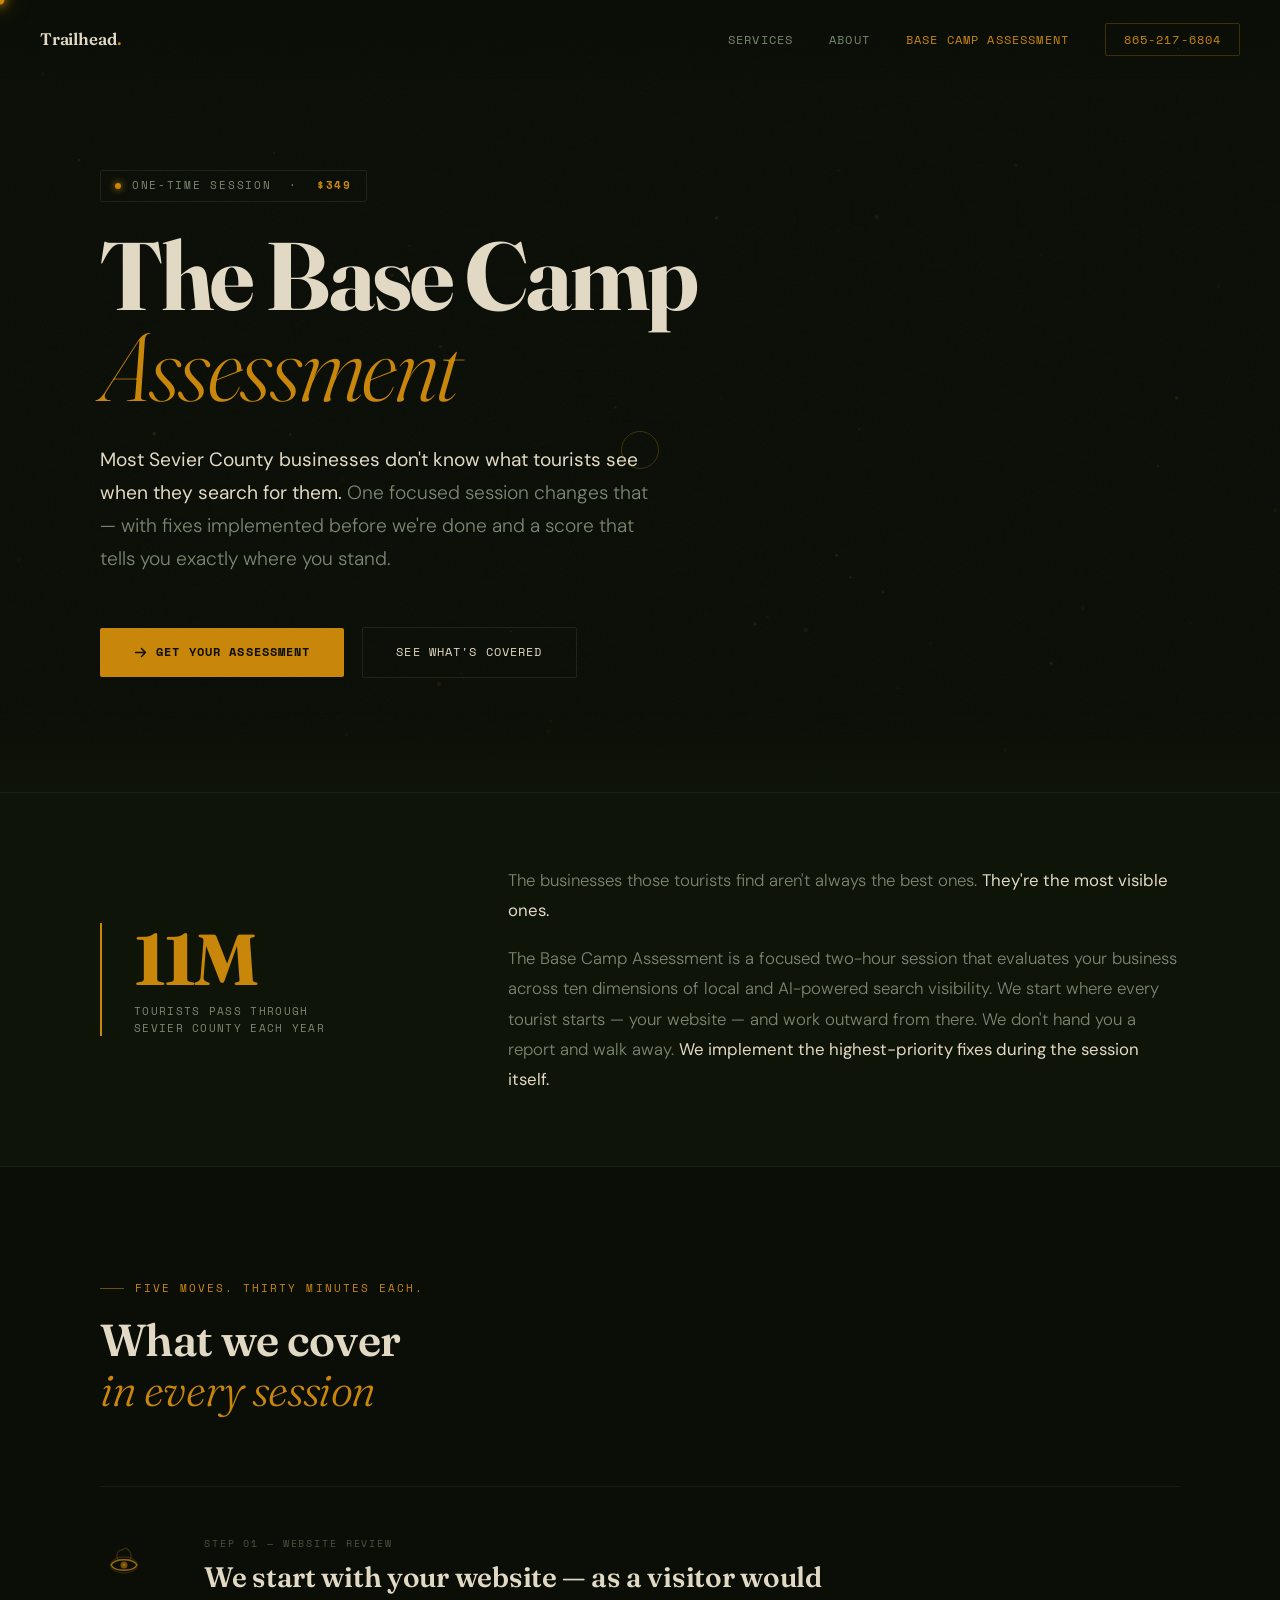
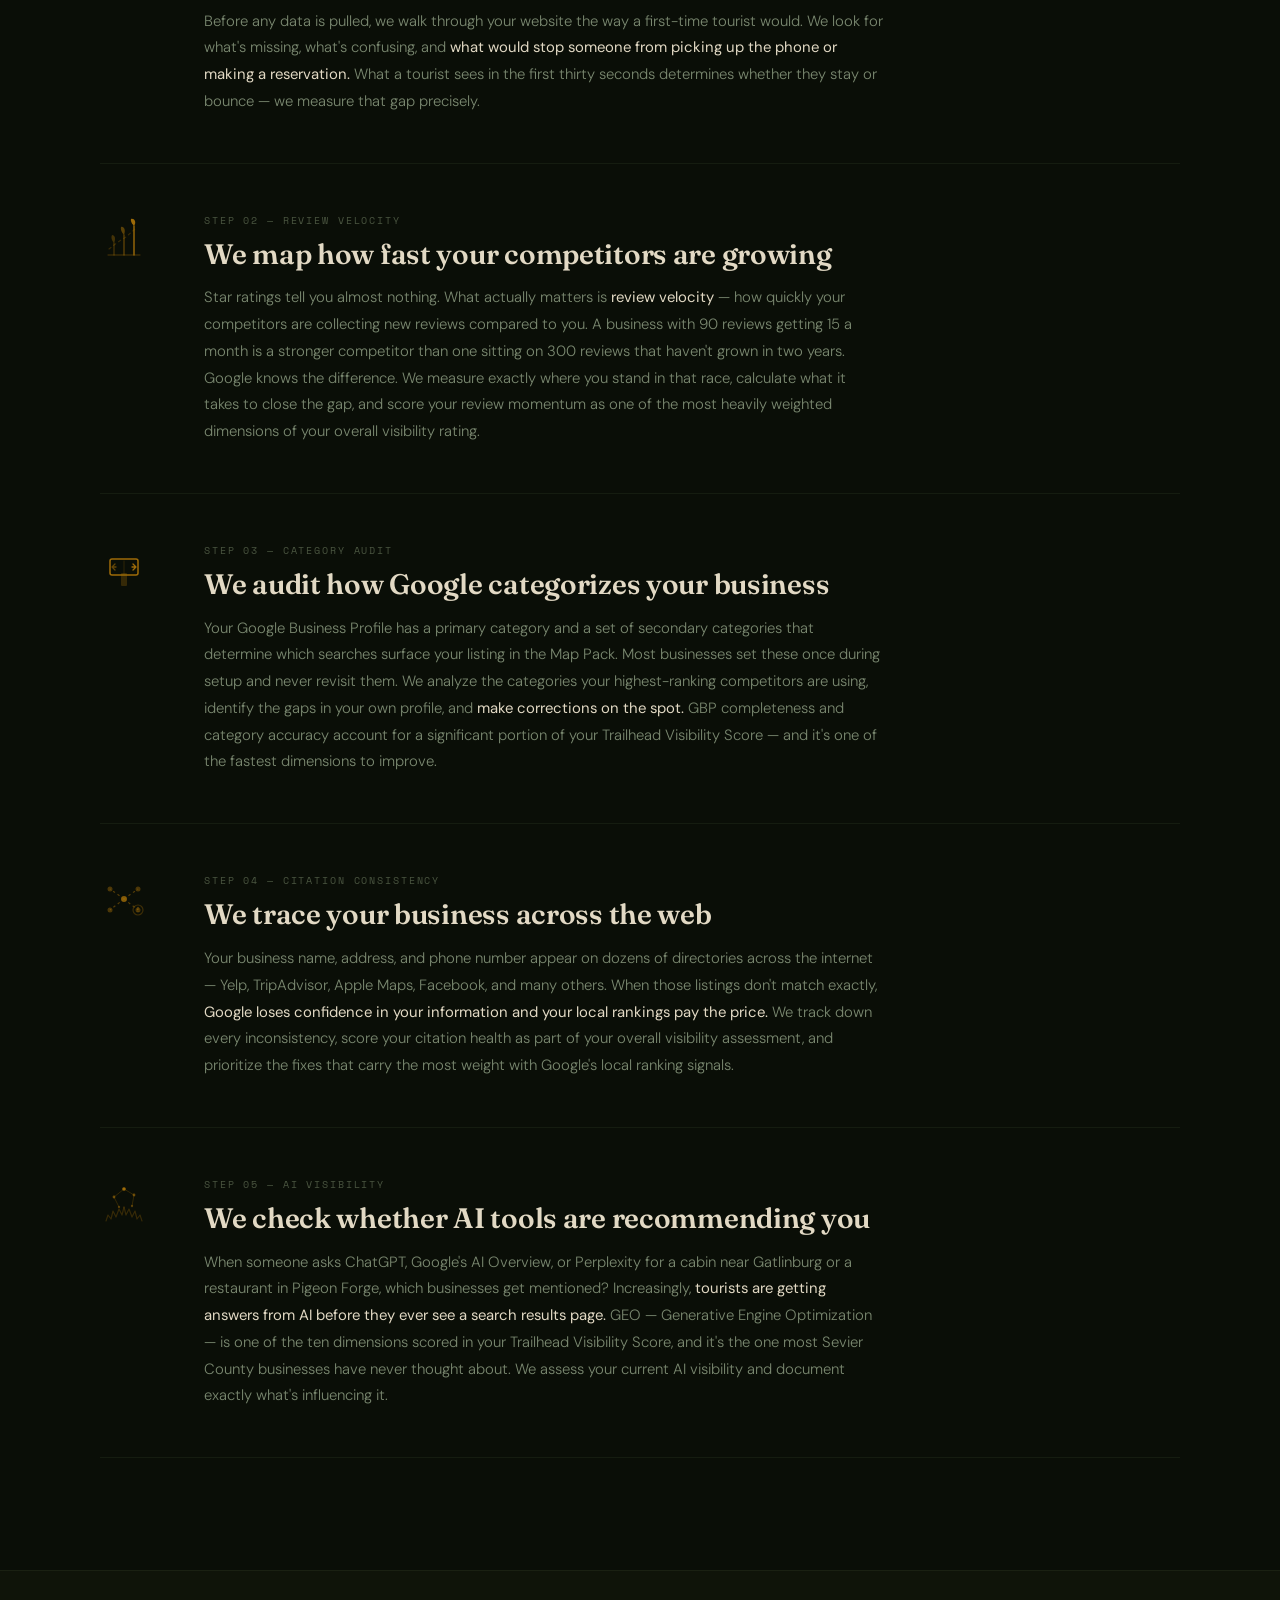
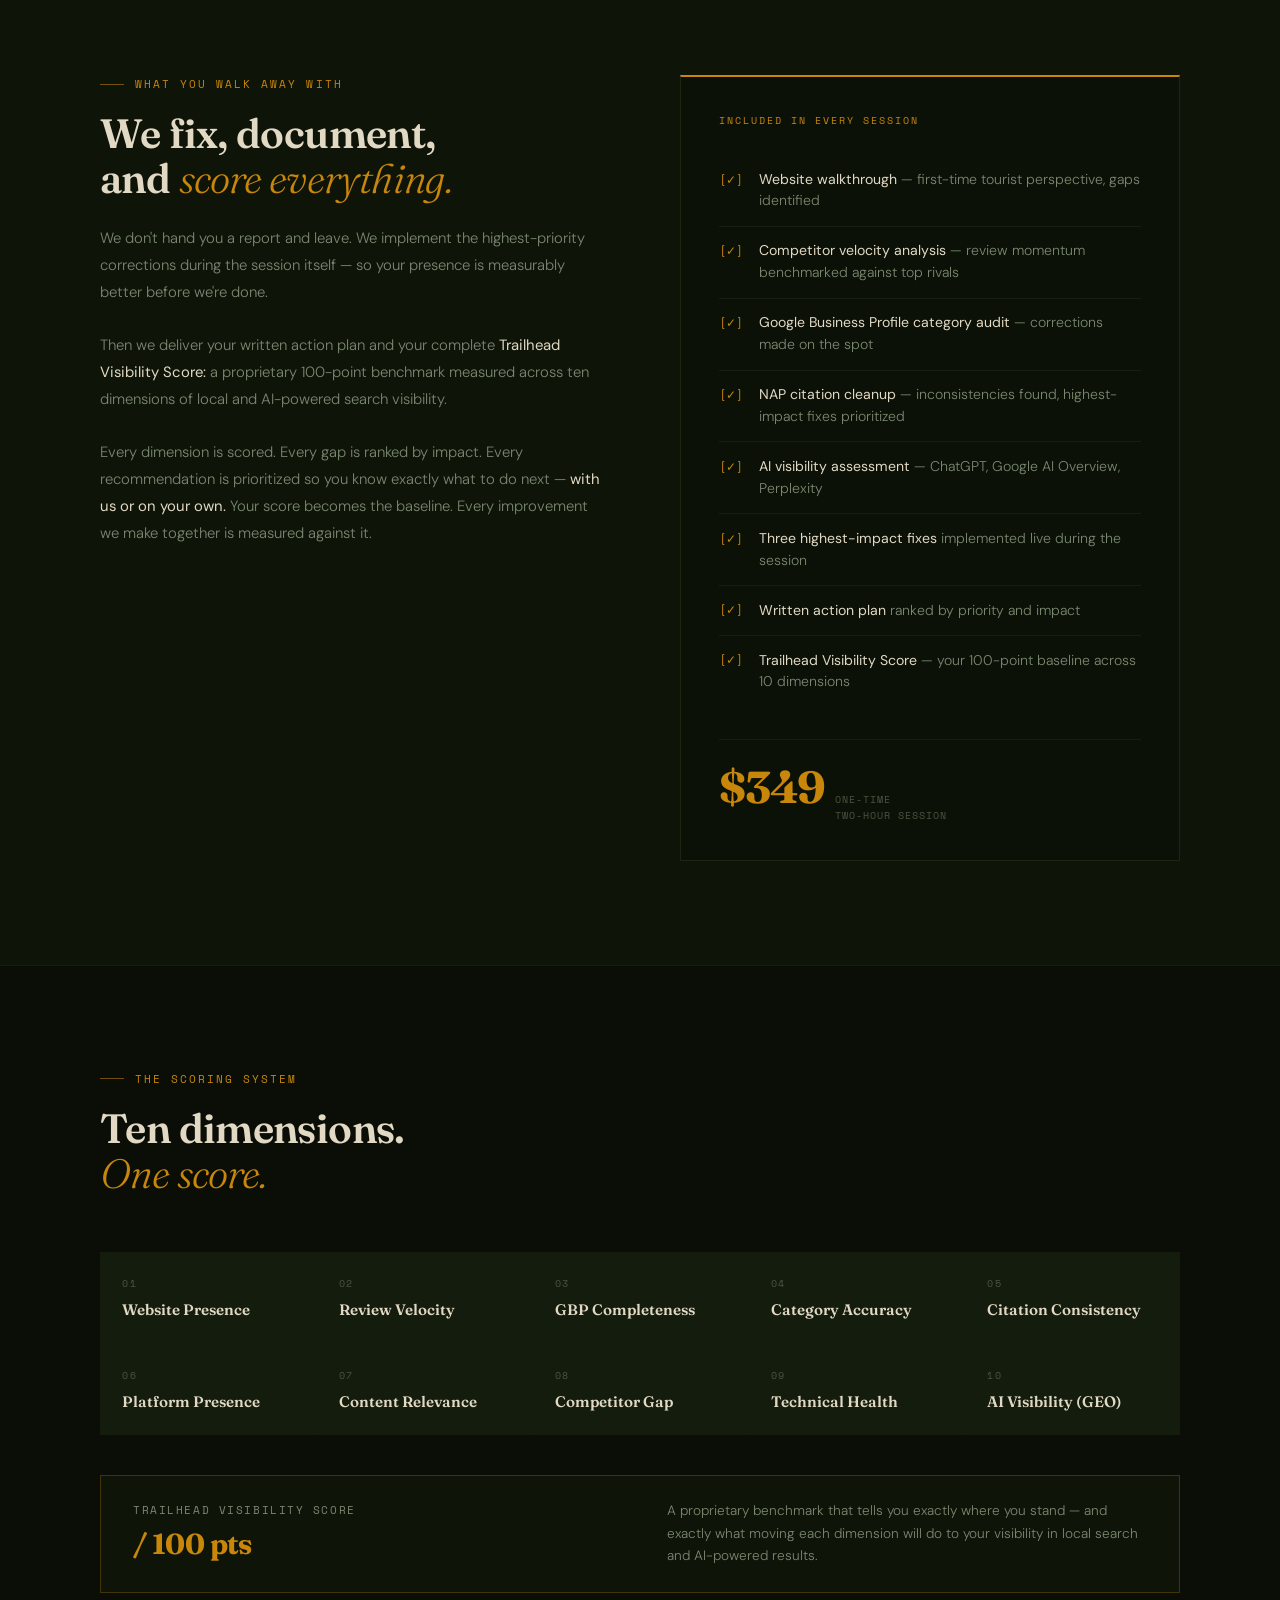
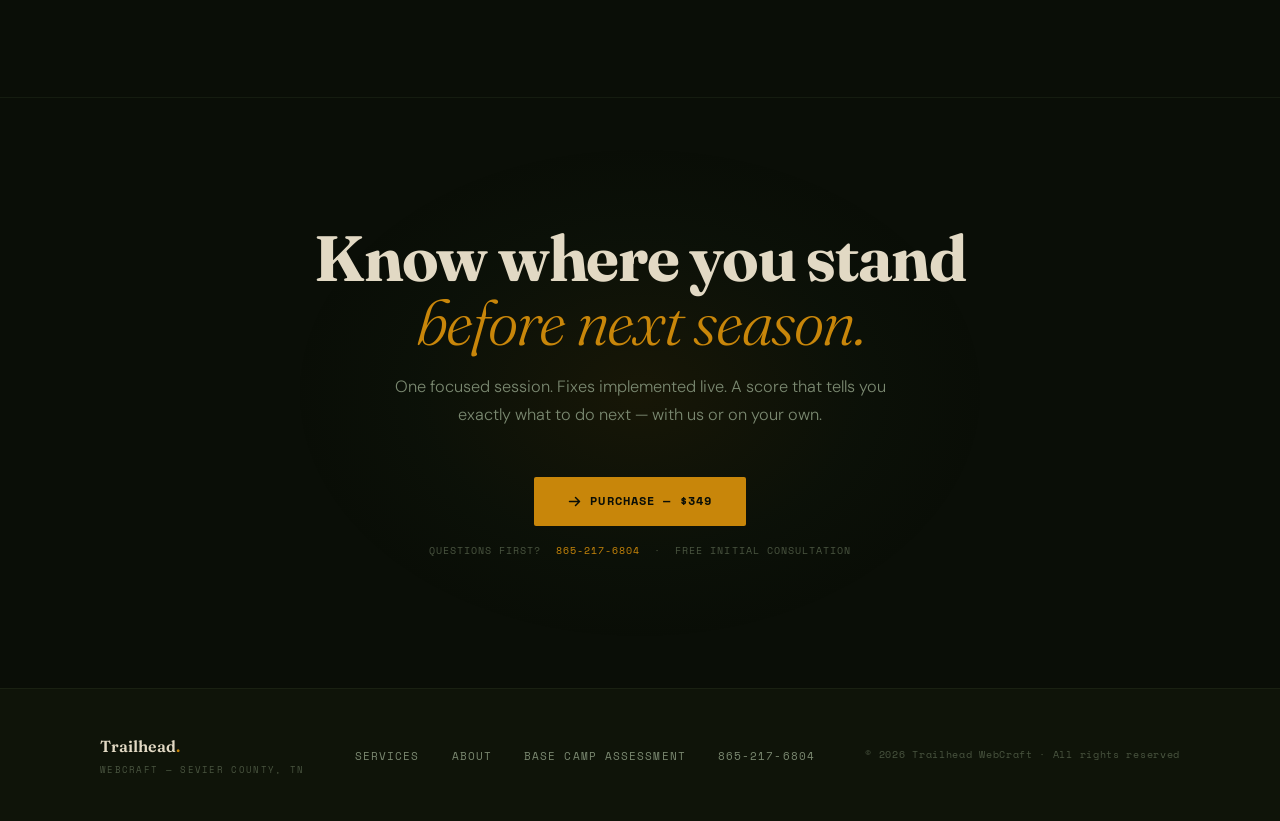
==== commit 589c9853: "Update bca.html" ====
--- a/bca.html
+++ b/bca.html
@@ -1019,20 +1019,21 @@
         One focused session. Fixes implemented live. A score that tells you exactly
         what to do next — with us or on your own.
       </p>
-      <div class="reveal d2">
-        <a href="tel:8652176804" class="btn btn-fill">
+      <div class="reveal d2" style="display:flex;flex-direction:column;align-items:center;gap:1rem;">
+        <a href="payment.html" class="btn btn-fill">
           <svg width="13" height="13" viewBox="0 0 13 13" fill="none" aria-hidden="true">
-            <path d="M4.5 1.5S3 1 2 3s.5 4 3 6 4 4 6 3 1.5-2.5 1.5-2.5L11 8l-2-1-1 1c-.5.5-1.5 0-3-1.5S3.5 4 4 3.5L5 2.5 4 1l-.5.5z"
-              stroke="currentColor" stroke-width="1.3" stroke-linecap="round"
-              stroke-linejoin="round"/>
+            <path d="M1.5 6.5h10M7.5 2.5l4 4-4 4" stroke="currentColor" stroke-width="1.5"
+              stroke-linecap="round" stroke-linejoin="round"/>
           </svg>
-          Purchase your Base Camp Assessment
+          Purchase — $349
         </a>
-      </div>
-      <p style="margin-top:1.25rem;font-family:'Space Mono',monospace;font-size:0.68rem;
-                letter-spacing:0.1em;text-transform:uppercase;color:var(--text-faint);">
-        865-217-6804 &nbsp;·&nbsp; Free initial consultation
-      </p>
+        <p style="font-family:'Space Mono',monospace;font-size:0.65rem;
+                  letter-spacing:0.1em;text-transform:uppercase;color:var(--text-faint);">
+          Questions first? &nbsp;<a href="tel:8652176804"
+            style="color:var(--accent);transition:color 0.2s ease;">865-217-6804</a>
+          &nbsp;·&nbsp; Free initial consultation
+        </p>
+      </div>
     </div>
   </section>
 
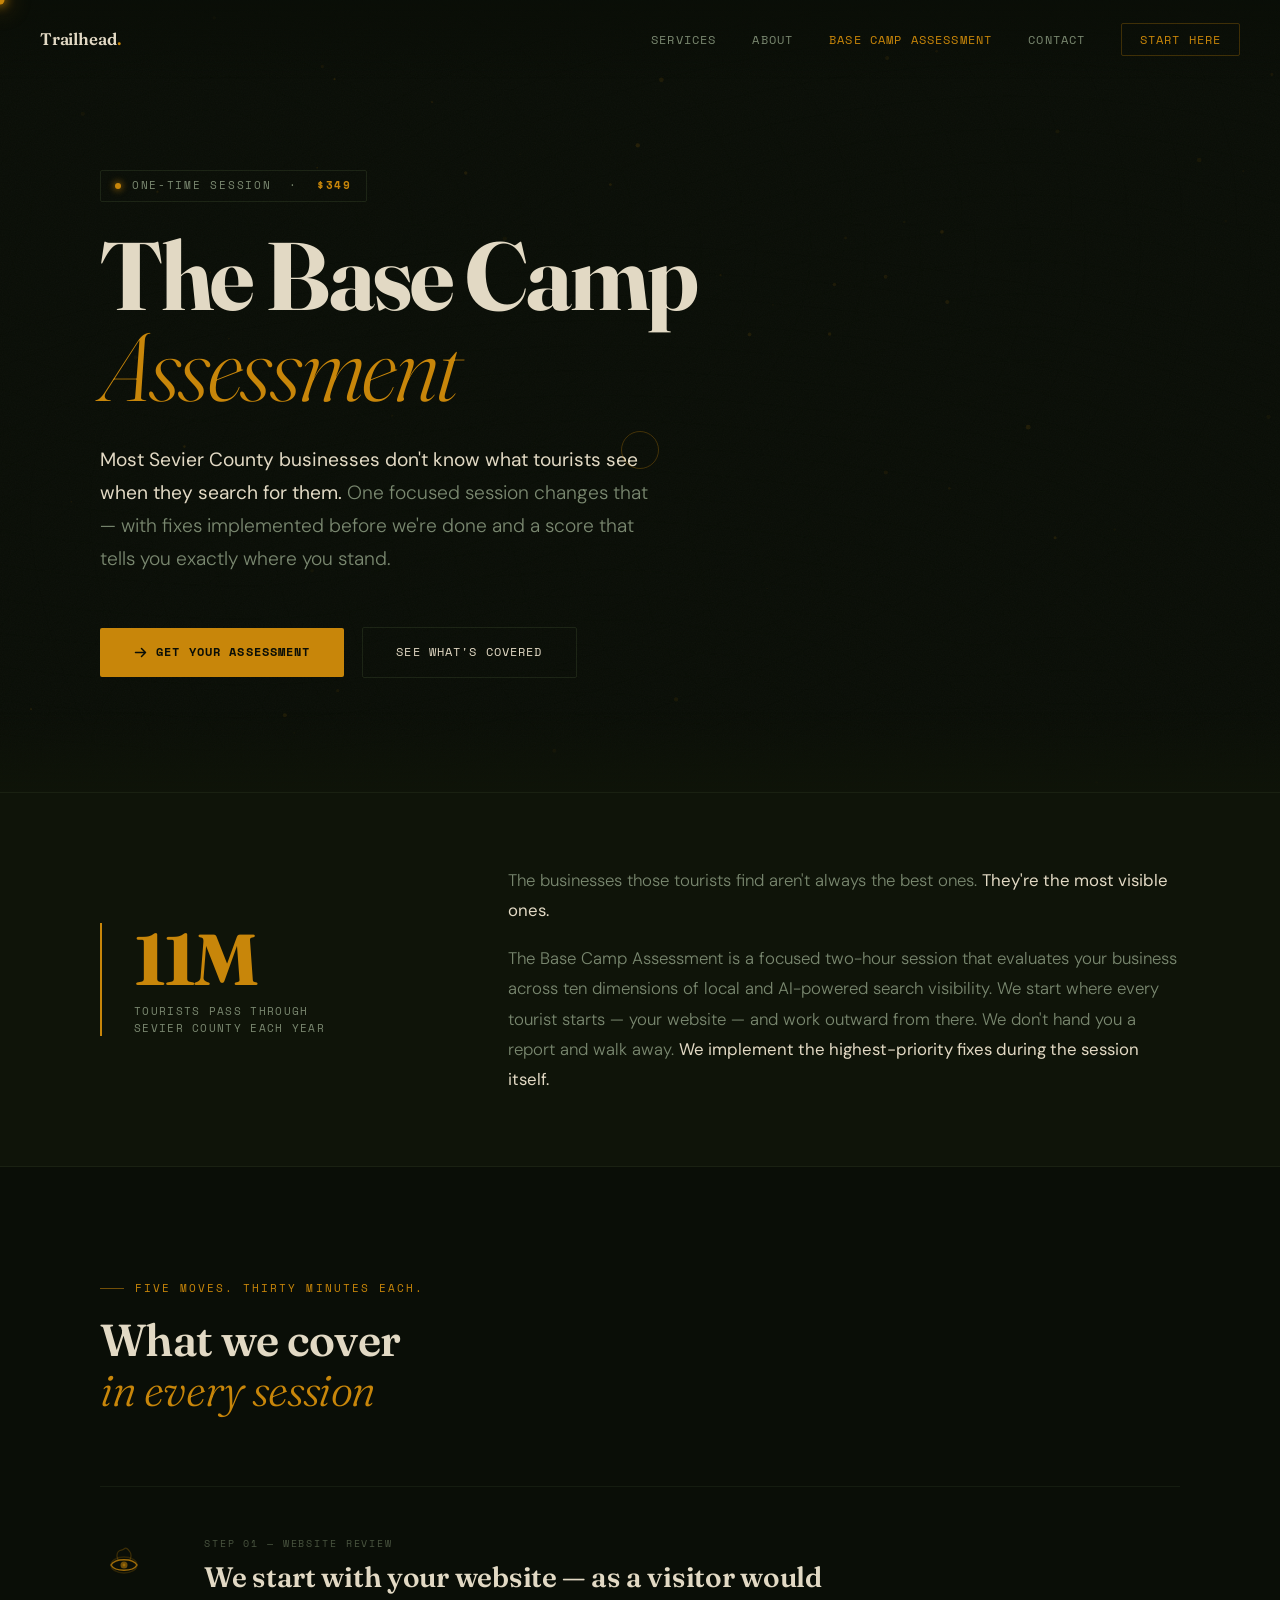
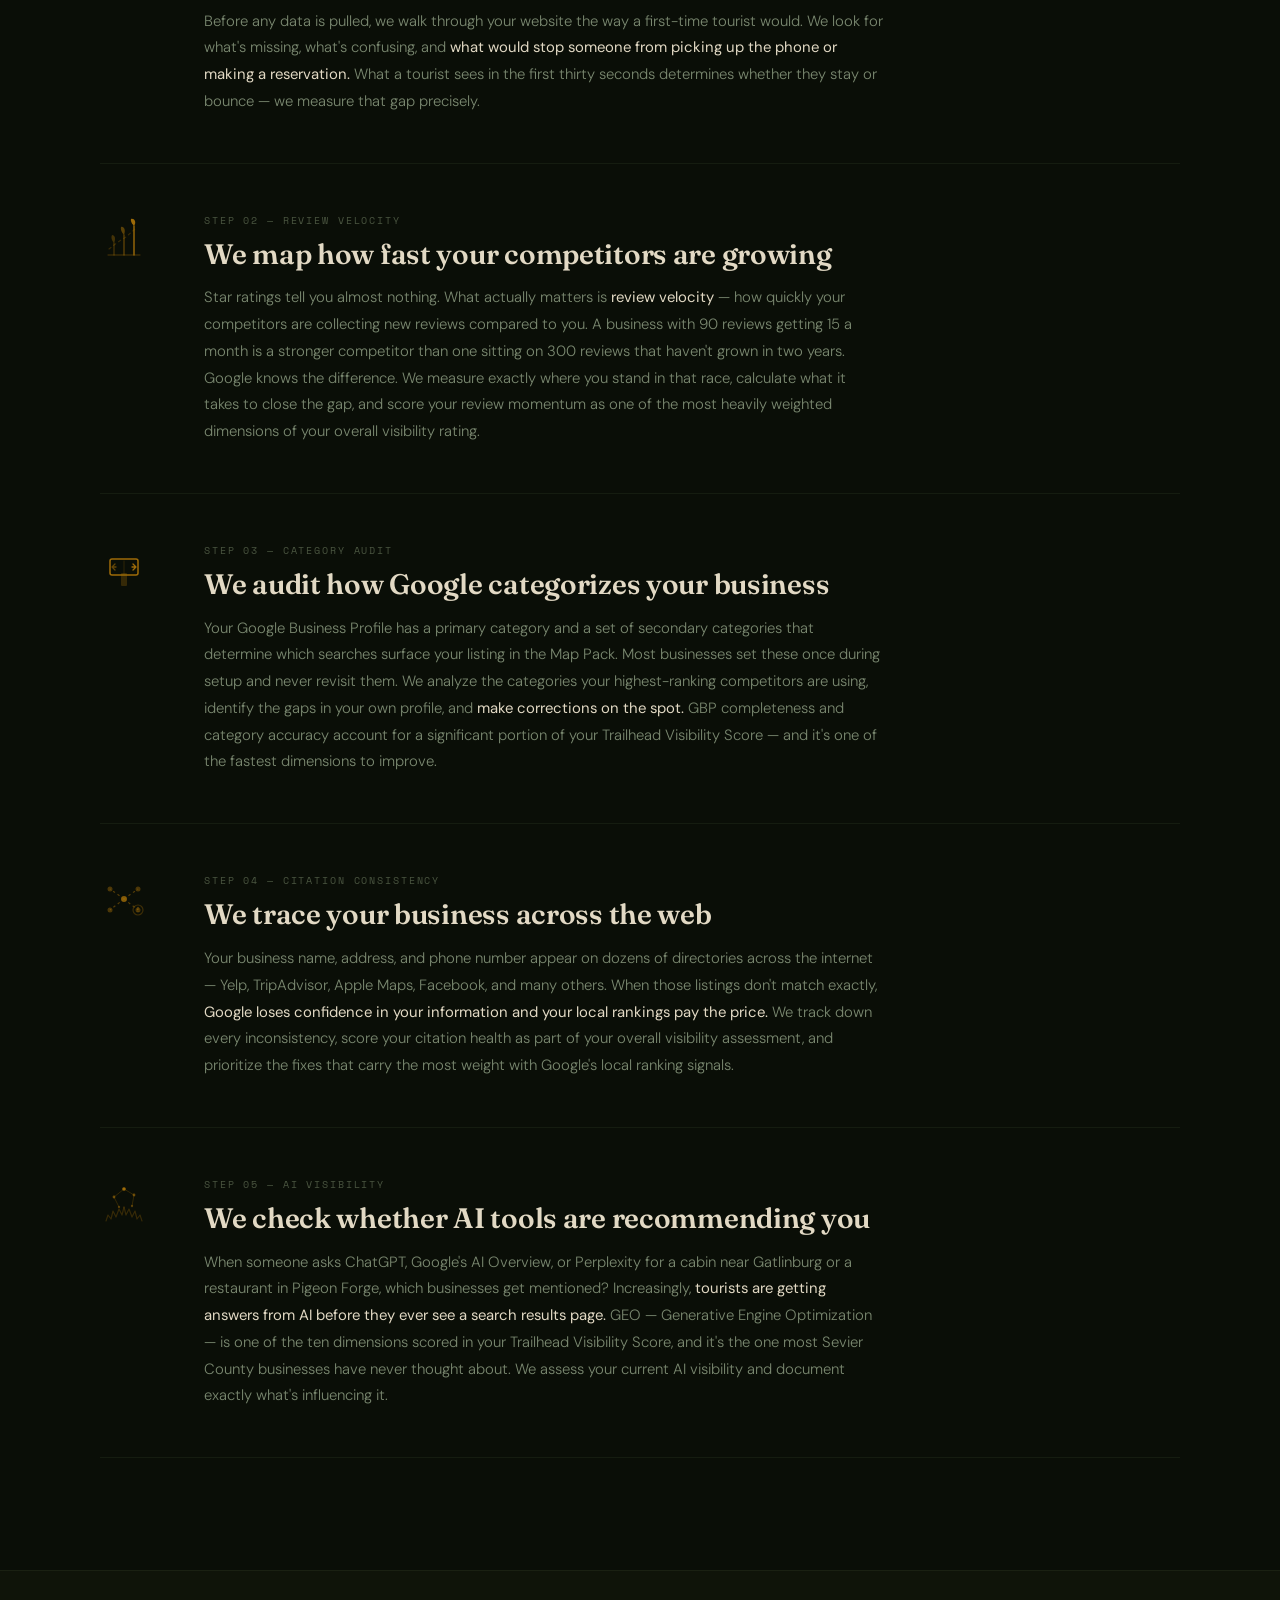
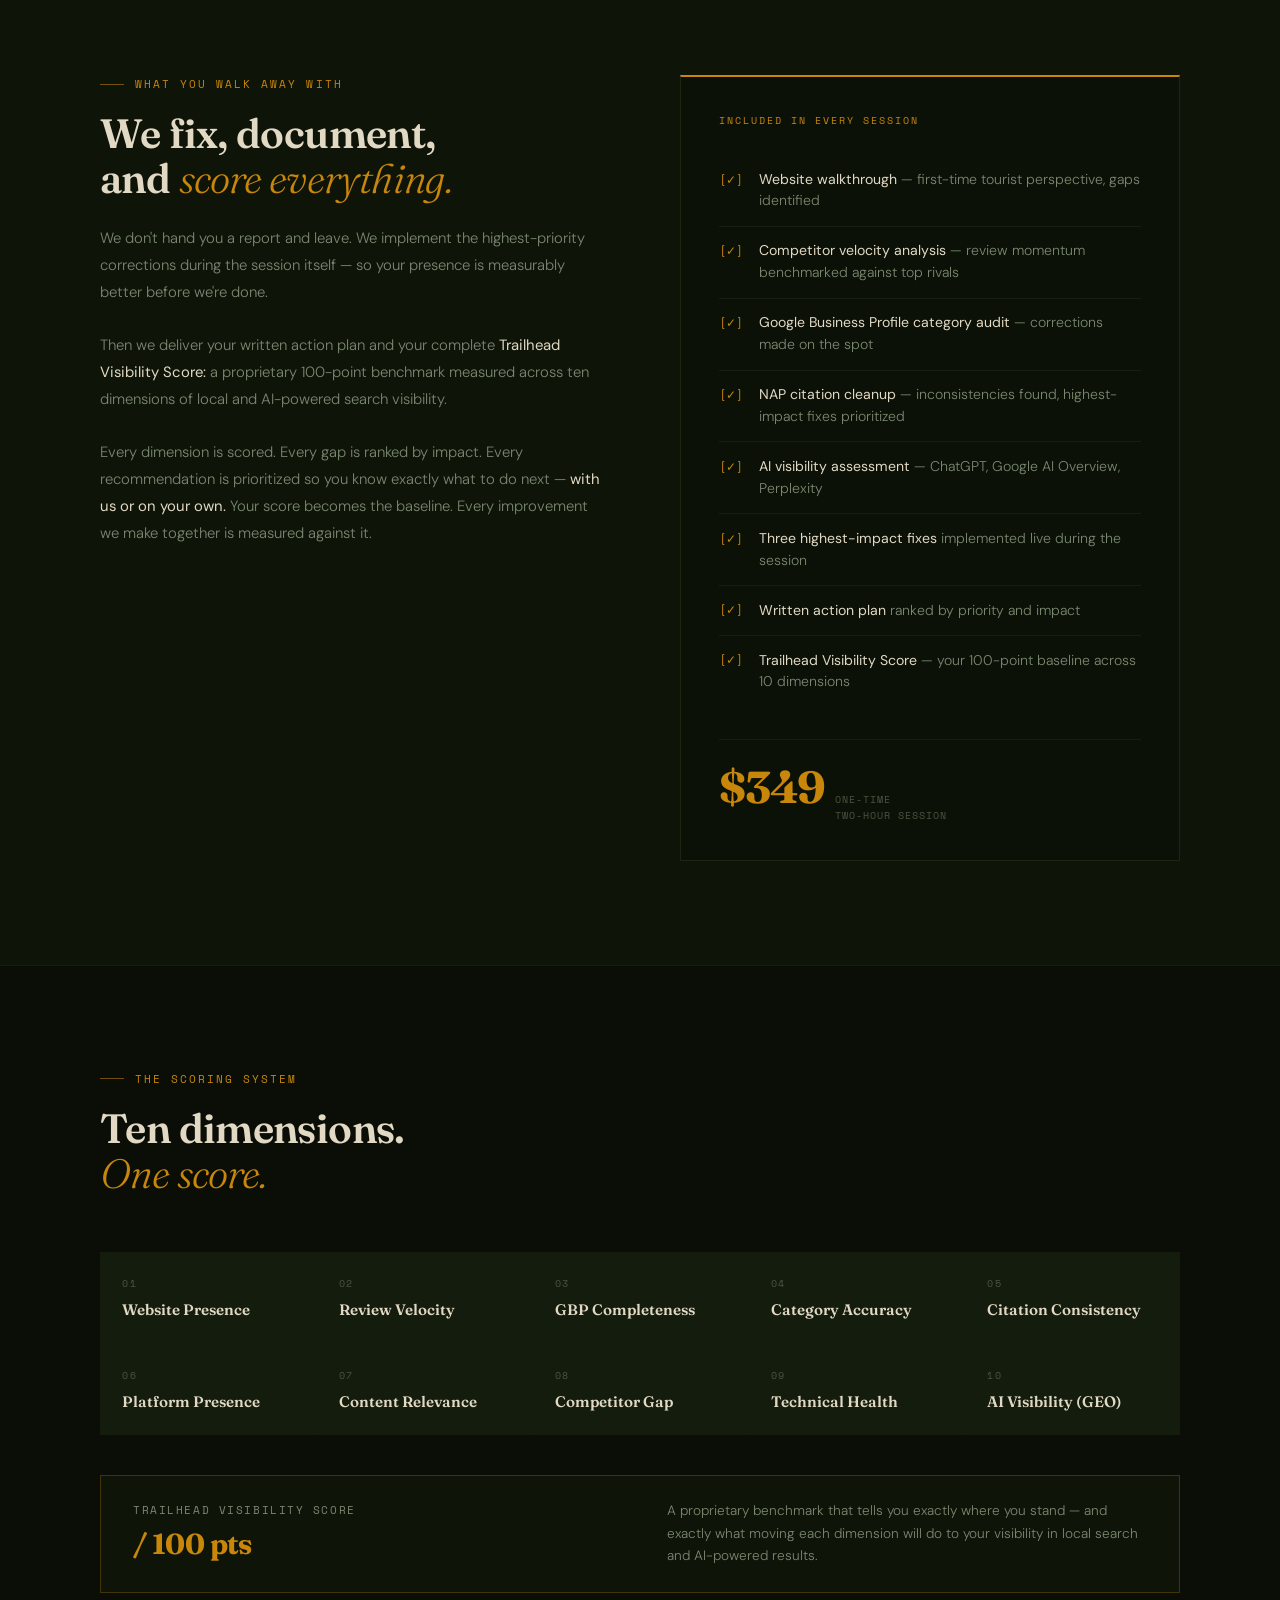
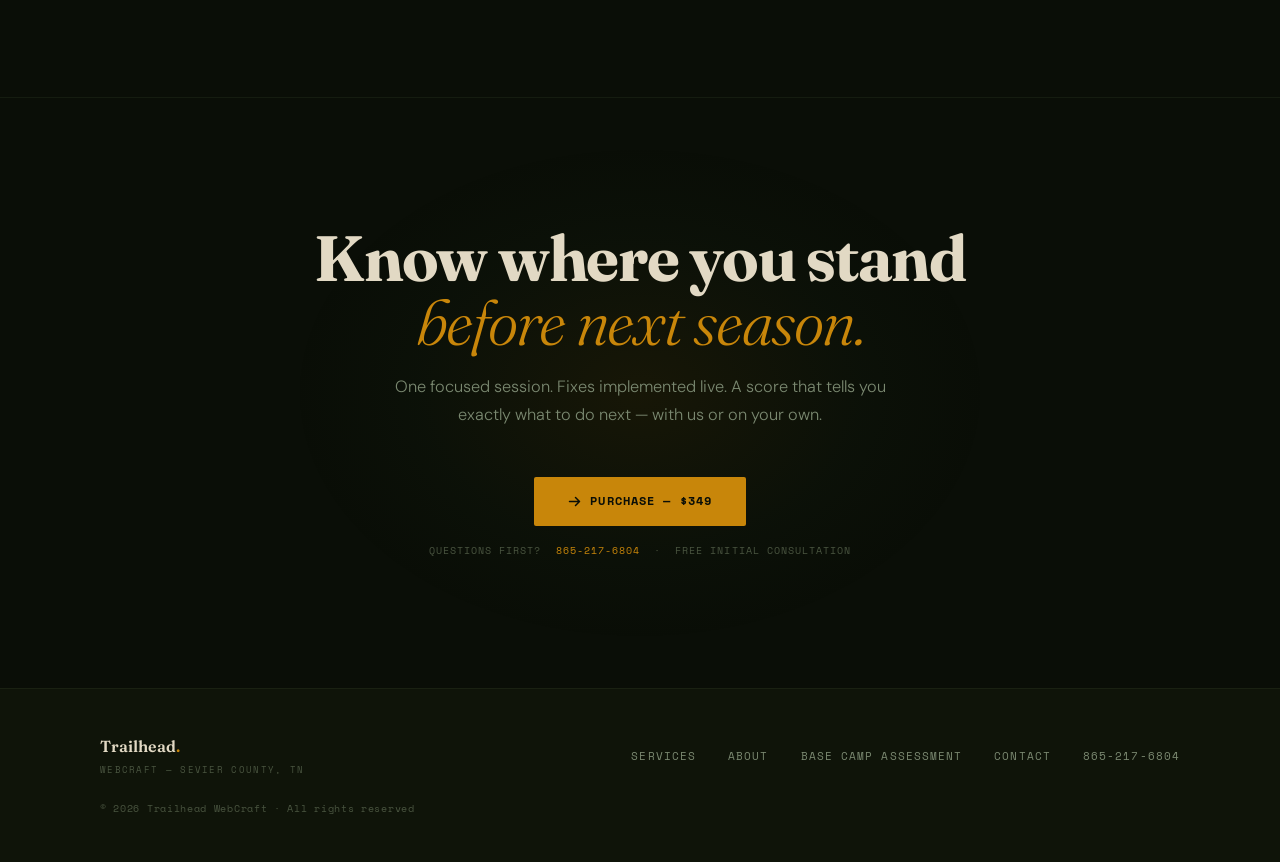
==== commit 7ead13a3: "Update bca.html" ====
--- a/bca.html
+++ b/bca.html
@@ -131,6 +131,29 @@
     }
     .nav-cta-link:hover { background: var(--accent-glow) !important; }
 
+    /* ── Hamburger ── */
+    .nav-hamburger {
+      display: none;
+      flex-direction: column;
+      justify-content: center;
+      gap: 5px;
+      background: none;
+      border: none;
+      cursor: pointer;
+      padding: 4px;
+      z-index: 101;
+    }
+    .nav-hamburger span {
+      display: block;
+      width: 22px;
+      height: 1.5px;
+      background: var(--text);
+      transition: transform 0.25s ease, opacity 0.25s ease;
+    }
+    .nav-hamburger.is-open span:nth-child(1) { transform: translateY(6.5px) rotate(45deg); }
+    .nav-hamburger.is-open span:nth-child(2) { opacity: 0; }
+    .nav-hamburger.is-open span:nth-child(3) { transform: translateY(-6.5px) rotate(-45deg); }
+
     /* ─────────────────────────────────────────
        LAYOUT
     ───────────────────────────────────────── */
@@ -600,7 +623,34 @@
 
     @media (max-width: 680px) {
       nav { padding: 1.25rem 1.5rem; }
+      .nav-hamburger { display: flex; }
       .nav-links { display: none; }
+      .nav-links.is-open {
+        display: flex;
+        flex-direction: column;
+        position: fixed;
+        inset: 0;
+        top: 0;
+        background: rgba(10, 14, 7, 0.97);
+        backdrop-filter: blur(14px);
+        padding: 5.5rem 2rem 3rem;
+        z-index: 99;
+        gap: 0;
+        border-bottom: 1px solid var(--border);
+      }
+      .nav-links.is-open li { border-bottom: 1px solid var(--border); }
+      .nav-links.is-open li:first-child { border-top: 1px solid var(--border); }
+      .nav-links.is-open a {
+        display: block;
+        padding: 1.1rem 0;
+        font-size: 0.85rem;
+        color: var(--text-muted);
+      }
+      .nav-links.is-open .nav-cta-link {
+        margin-top: 1.5rem;
+        display: inline-block;
+        padding: 0.75rem 1.5rem !important;
+      }
       #hero { padding: 7.5rem 1.5rem 5rem; }
       .hero-title { font-size: clamp(3rem, 13vw, 5rem); }
       #intro, #steps, #deliverables, #tvs, #cta { padding-left: 1.5rem; padding-right: 1.5rem; }
@@ -633,12 +683,16 @@
   ───────────────────────────────────────── -->
   <nav aria-label="Main navigation">
     <a href="index.html" class="nav-wordmark">Trailhead<span class="dot">.</span></a>
-    <ul class="nav-links" role="list">
+    <ul class="nav-links" id="navLinks" role="list">
       <li><a href="index.html#services">Services</a></li>
       <li><a href="index.html#about">About</a></li>
-      <li><a href="#cta" class="nav-active">Base Camp Assessment</a></li>
-      <li><a href="tel:8652176804" class="nav-cta-link">865-217-6804</a></li>
+      <li><a href="bca.html" class="nav-active">Base Camp Assessment</a></li>
+      <li><a href="contact.html">Contact</a></li>
+      <li><a href="payment.html" class="nav-cta-link">Start Here</a></li>
     </ul>
+    <button class="nav-hamburger" id="navHamburger" aria-label="Toggle navigation" aria-expanded="false">
+      <span></span><span></span><span></span>
+    </button>
   </nav>
 
   <!-- ─────────────────────────────────────────
@@ -1050,6 +1104,7 @@
         <li><a href="index.html#services">Services</a></li>
         <li><a href="index.html#about">About</a></li>
         <li><a href="bca.html">Base Camp Assessment</a></li>
+        <li><a href="contact.html">Contact</a></li>
         <li><a href="tel:8652176804">865-217-6804</a></li>
       </ul>
       <p class="footer-copy">© 2026 Trailhead WebCraft · All rights reserved</p>
@@ -1218,7 +1273,27 @@
     });
 
 
-    /* ── 5. Nav backdrop blur on scroll ── */
+    /* ── 5. Mobile hamburger menu ── */
+    const hamburger = document.getElementById('navHamburger');
+    const navLinks  = document.getElementById('navLinks');
+
+    hamburger.addEventListener('click', () => {
+      const open = navLinks.classList.toggle('is-open');
+      hamburger.classList.toggle('is-open');
+      hamburger.setAttribute('aria-expanded', open);
+      document.body.style.overflow = open ? 'hidden' : '';
+    });
+
+    navLinks.querySelectorAll('a').forEach(a => {
+      a.addEventListener('click', () => {
+        navLinks.classList.remove('is-open');
+        hamburger.classList.remove('is-open');
+        hamburger.setAttribute('aria-expanded', 'false');
+        document.body.style.overflow = '';
+      });
+    });
+
+    /* ── 6. Nav backdrop blur on scroll ── */
     const navEl = document.querySelector('nav');
     const scrollWatcher = new IntersectionObserver(
       ([entry]) => navEl.style.backdropFilter = entry.isIntersecting ? '' : 'blur(12px)',
